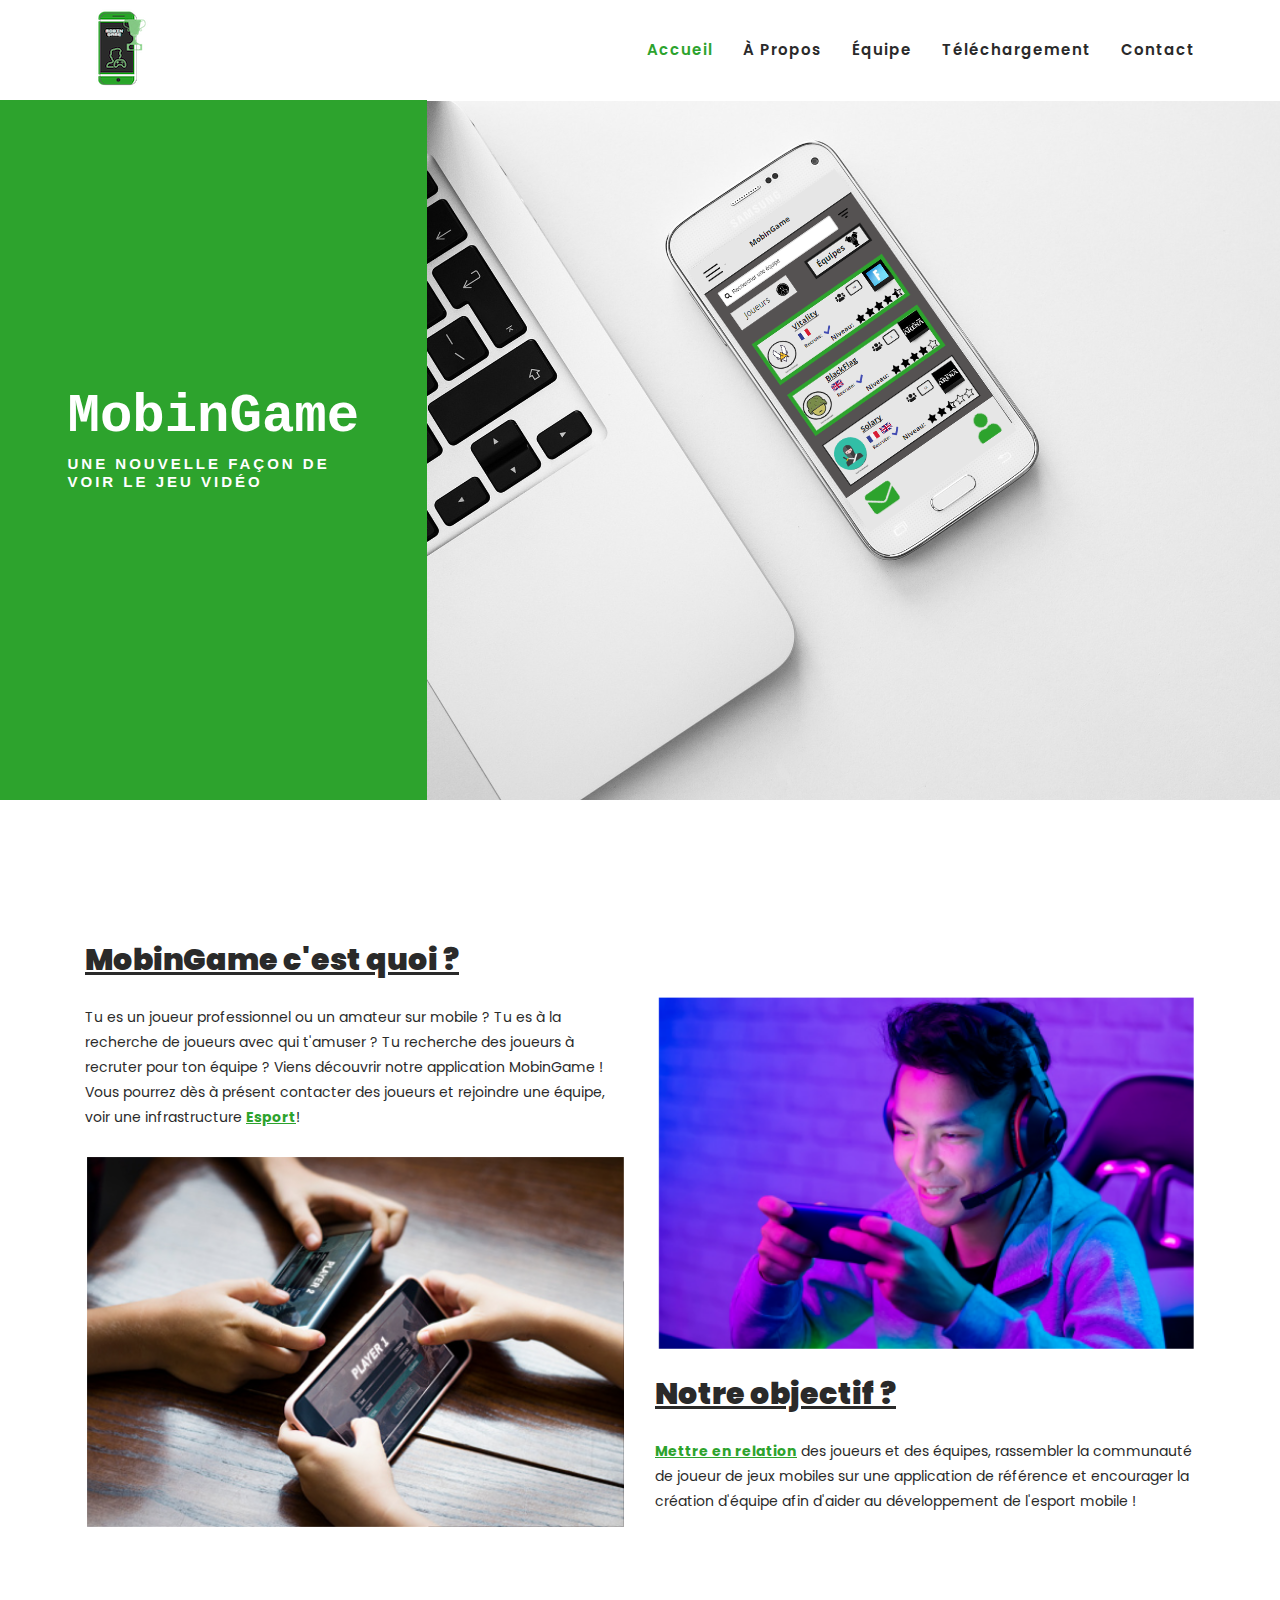
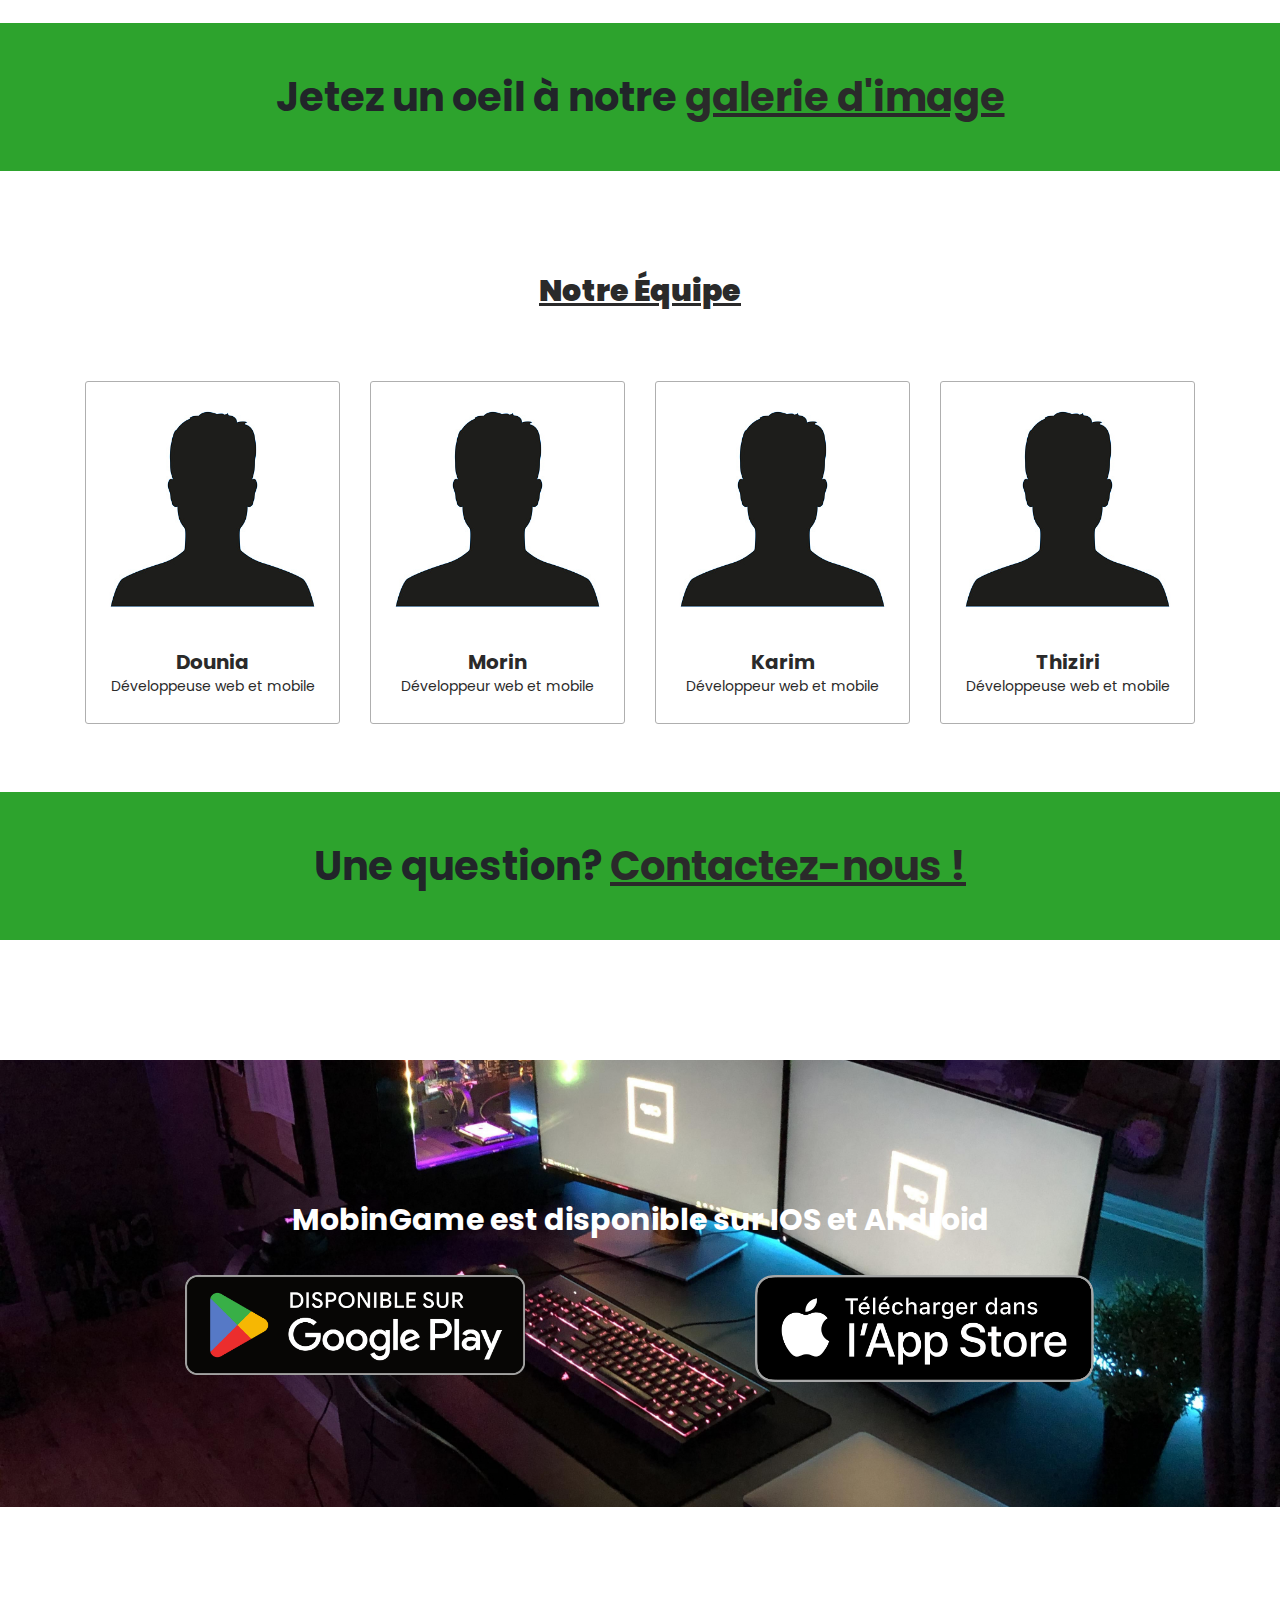
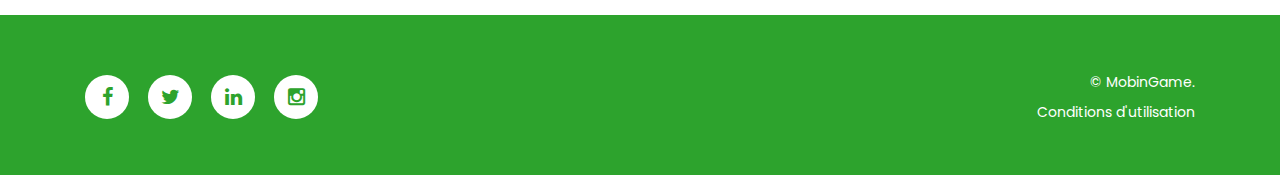
==== index.html @ 311f6d30 "fixed h1-h2-content-description" ====
<!DOCTYPE html>
<html lang="fr">

  <head>

    <meta charset="utf-8">
    <meta name="viewport" content="width=device-width, initial-scale=1, shrink-to-fit=no">
    <meta name="description" content="MobinGame met en relation des joueurs et des équipes de jeux mobiles dans le but de rassembler la communauté sur une application de référence et encourager la création d'équipe afin d'aider au développement de l'esport mobile.">
    <meta name="author" content="">
    <link rel="shortcut icon" href="assets/images/Logo.png" type="image/x-icon">
    <link href="https://fonts.googleapis.com/css?family=Poppins:100,200,300,400,500,600,700,800,900&display=swap" rel="stylesheet">
    <link href="https://fonts.googleapis.com/css2?family=Dancing+Script:wght@400;500;600;700&display=swap" rel="stylesheet">

    <title>Mobin Game</title>
<!--

-->
    <!-- Additional CSS Files -->
    <link rel="stylesheet" type="text/css" href="assets/css/bootstrap.min.css">

    <link rel="stylesheet" type="text/css" href="assets/css/font-awesome.css">

    <link rel="stylesheet" href="assets/css/templatemo-klassy-cafe.css">

    <link rel="stylesheet" href="assets/css/owl-carousel.css">

    <link rel="stylesheet" href="assets/css/lightbox.css">

    <link rel="stylesheet" href="assets/css/style.css">


    <meta name="google-site-verification" content="XvXKKL_PdeazhCdsYcD5WT4vZvGqcQEkmp0yz9wE2xA" />

    </head>
    
    <body>
    
    <!-- ***** Preloader Start ***** -->
    <div id="preloader">
        <div class="jumper">
            <div></div>
            <div></div>
            <div></div>
        </div>
    </div>  
    <!-- ***** Preloader End ***** -->
    
    
    <!-- ***** Header Area Start ***** -->
    <header class="header-area header-sticky">
        <div class="container">
            <div class="row">
                <div class="col-12">
                    <nav class="main-nav">
                        <!-- ***** Logo Start ***** -->
                        <a href="https://mobingame.netlify.app/" class="logo">
                            <img src="assets/images/Logo.png">
                        </a>
                        <!-- ***** Logo End ***** -->
                        <!-- ***** Menu Start ***** -->
                        <ul class="nav">
                            <li class="scroll-to-section"><a href="#top" class="active">Accueil</a></li>
                            <li class="scroll-to-section"><a href="#about">À propos</a></li>
                            <li class="scroll-to-section"><a href="#equipe">Équipe</a></li> 
                            <li class="scroll-to-section"><a href="#telechargement">Téléchargement</a></li> 
                            <li class="scroll-to-section"><a href="contact.html">Contact</a></li> 
                        </ul>        
                        <a class='menu-trigger'>
                            <span>Menu</span>
                        </a>
                        <!-- ***** Menu End ***** -->
                    </nav>
                </div>
            </div>
        </div>
    </header>
    <!-- ***** Header Area End ***** -->

    <!-- ***** Main Banner Area Start ***** -->
    <div id="top">
        <div class="container-fluid">
            <div class="row">
                <div class="col-lg-4">
                    <div class="left-content">
                        <div class="inner-content">
                            <h4>MobinGame</h4>
                            <h6>Une nouvelle façon de voir le jeu vidéo</h6>
                            <div class="main-white-button scroll-to-section">
                            </div>
                        </div>
                    </div>
                </div>
                <div class="col-lg-8">
                    <div class="main-banner header-text">
                        <div class="Modern-Slider">
                          <!-- Item -->
                          <div class="item">
                            <div class="img-fill">
                                <img src="assets/images/Presentation.png" alt="">
                            </div>
                          </div>
                        </div>
                    </div>
                </div>
            </div>
        </div>
    </div>
    <!-- ***** Main Banner Area End ***** -->

    <!-- ***** About Area Starts ***** -->
    <section class="section" id="about">
        <div class="container">
            <div class="row">
                <div class="col-lg-6 col-md-6 col-xs-12">
                    <div class="left-text-content">
                        <div class="section-heading">
                            <h2 class="underline">MobinGame c'est quoi ?</h2>
                        </div>
                        <p>Tu es un joueur professionnel ou un amateur sur mobile ? Tu es à la recherche de joueurs avec qui t'amuser ? Tu recherche des joueurs à recruter pour ton équipe ? Viens découvrir notre application MobinGame ! Vous pourrez dès à présent contacter des joueurs et rejoindre une équipe, voir une infrastructure <a href="competition.html" class="a-style"><b><u>Esport</u></b></a>!</p>
                        <img src="assets/images/FaceAFacepng.png" alt="">
                    </div>
                </div>
                <div class="col-lg-6 col-md-6 col-xs-12">
                    <div class="right-text-content">
                        <div class="thumb">
                            <p>  &emsp;   </p>
                            <p>  &emsp;   </p>
                            <p>  &emsp;   </p>
                            <img src="assets/images/Player.png" alt="">
                            <div class="section-heading">
                                <h2 class="underline">Notre objectif ?</h2>
                            </div>
                            <p><a href="relation.html" class="a-style"><b><u>Mettre en relation</u></b></a> des joueurs et des équipes, rassembler la communauté de joueur de jeux mobiles sur une application de référence et encourager la création d'équipe afin d'aider au développement de l'esport mobile !</p>    
                        </div>
                    </div>
                </div>
            </div>
        </div>
    </section>
    <!-- ***** About Area Ends ***** -->
    <br><br><br><br>
    <div class="text-center containerContactLink">
        <div class="section-heading">
            <h1><b>Jetez un oeil à notre </b><a href="galerie.html" class="a-style2"><u><b>galerie d'image</b></u></a></h1>
        </div>
    </div>

    <!-- ***** equipe Area Starts ***** -->
    <section class="section" id="equipe">
        <div class="container">
            <div class="row">
                <div class="col-lg-4 offset-lg-4 text-center">
                    <div class="section-heading">
                        <h2 class="underline">Notre Équipe</h2>
                    </div>
                </div>
            </div>
            <div class="row">
                <div class="col-lg-3">
                    <div class="chef-item">
                        <div class="thumb">
                            <div class="overlay"></div>
                            <ul class="social-icons">
                                <li><a href="https://www.linkedin.com"><i class="fa fa-linkedin"></i></a></li>
                            </ul>
                            <img src="assets/images/profilAvatar.jpg" alt="Chef #3">
                        </div>
                        <div class="down-content">
                            <h4>Dounia</h4>
                            <span>Développeuse web et mobile</span>
                        </div>
                    </div>
                </div>
                <div class="col-lg-3">
                    <div class="chef-item">
                        <div class="thumb">
                            <div class="overlay"></div>
                            <ul class="social-icons">
                                <li><a href="https://www.linkedin.com"><i class="fa fa-linkedin"></i></a></li>
                            </ul>
                            <img src="assets/images/profilAvatar.jpg" alt="Chef #2">
                        </div>
                        <div class="down-content">
                            <h4>Morin</h4>
                            <span>Développeur web et mobile</span>
                        </div>
                    </div>
                </div>
                <div class="col-lg-3">
                    <div class="chef-item"> 
                        <div class="thumb">
                            <div class="overlay"></div>
                            <ul class="social-icons">
                                <li><a href="https://www.linkedin.com"><i class="fa fa-linkedin"></i></a></li>
                            </ul>
                            <img src="assets/images/profilAvatar.jpg" alt="Chef #3">
                        </div>
                        <div class="down-content">
                            <h4>Karim</h4>
                            <span>Développeur web et mobile</span>
                        </div>
                    </div>
                </div>
                <div class="col-lg-3">
                    <div class="chef-item">
                        <div class="thumb">
                            <div class="overlay"></div>
                            <ul class="social-icons">
                                <li><a href="https://www.linkedin.com"><i class="fa fa-linkedin"></i></a></li>
                            </ul>
                            <img src="assets/images/profilAvatar.jpg" alt="Chef #3">
                        </div>
                        <div class="down-content">
                            <h4>Thiziri</h4>
                            <span>Développeuse web et mobile</span>
                        </div>
                    </div>
                </div>
            </div>
        </div>
    </section>
    <!-- ***** equipe Area Ends ***** -->

    <br>
    <br>
    <div class="text-center containerContactLink">
        <div class="section-heading">
            <h1 class="contactLink"><b>Une question? <a href="contact.html" class="a-style2"><u>Contactez-nous !</u></a></b></h1>
        </div>
    </div>

    <!-- ***** Reservation Us Area Starts ***** -->
    <section class="section" id="telechargement">
        <div class="container">
                <div class="align-self-center">
                    <div class="left-text-content">
                        <div class="section-heading">
                            <h2 class="text-center">MobinGame est disponible sur IOS et Android</h2>
                        </div>
                        <div class="row">
                            <div class="col-lg-4 mx-auto">
                                <div>
                                    <a href="https://play.google.com/store/games?hl=fr">
                                        <img src="assets/images/googleplay.png" alt="" class="img-thumbnail">
                                    </a>
                                    <span></span>
                                </div>
                            </div>
                            <div class="col-lg-4 mx-auto">
                                <div>
                                    <a href="https://www.apple.com/fr/app-store/">
                                        <img src="assets/images/appstore.png" alt="" class="img-thumbnail">
                                    </a>
                                    <span></span>
                                </div>
                            </div>
                        </div>
                    </div>
                </div>
            </div>
        </div>
    </section>
    <br><br>
    <!-- ***** Reservation Area Ends ***** -->

    <!-- ***** Menu Area Starts ***** -->
    <!-- ***** equipe Area Ends ***** --> 
    
    <!-- ***** Footer Start ***** -->
    <footer>
        <div class="container">
            <div class="row">
                <div class="col-lg-4 col-xs-12">
                    <div class="right-text-content">
                            <ul class="social-icons">
                                <li><a href="#"><i class="fa fa-facebook"></i></a></li>
                                <li><a href="#"><i class="fa fa-twitter"></i></a></li>
                                <li><a href="#"><i class="fa fa-linkedin"></i></a></li>
                                <li><a href="#"><i class="fa fa-instagram"></i></a></li>
                            </ul>
                    </div>
                </div>
                <div class="col-lg-4">

                </div>
                <div class="col-lg-4 col-xs-12">
                    <div class="left-text-content">
                        <p style="color:#ffffff";>© MobinGame.</p>  
                        <p ><a href="conditions.html" style="color:#ffffff";>Conditions d'utilisation</a></p>
                    </div>
                </div>
            </div>
        </div>
    </footer>

    <!-- jQuery -->
    <script src="assets/js/jquery-2.1.0.min.js"></script>

    <!-- Bootstrap -->
    <script src="assets/js/popper.js"></script>
    <script src="assets/js/bootstrap.min.js"></script>

    <!-- Plugins -->
    <script src="assets/js/owl-carousel.js"></script>
    <script src="assets/js/accordions.js"></script>
    <script src="assets/js/datepicker.js"></script>
    <script src="assets/js/scrollreveal.min.js"></script>
    <script src="assets/js/waypoints.min.js"></script>
    <script src="assets/js/jquery.counterup.min.js"></script>
    <script src="assets/js/imgfix.min.js"></script> 
    <script src="assets/js/slick.js"></script> 
    <script src="assets/js/lightbox.js"></script> 
    <script src="assets/js/isotope.js"></script> 

    <!-- Google tag (gtag.js) -->
    <script async src="https://www.googletagmanager.com/gtag/js?id=G-RFJPZSTB6M"></script>
    <script>
    window.dataLayer = window.dataLayer || [];
    function gtag(){dataLayer.push(arguments);}
    gtag('js', new Date());

    gtag('config', 'G-RFJPZSTB6M');
    </script>

    
    <!-- Global Init -->
    <script src="assets/js/custom.js"></script>
    <script>

        $(function() {
            var selectedClass = "";
            $("p").click(function(){
            selectedClass = $(this).attr("data-rel");
            $("#portfolio").fadeTo(50, 0.1);
                $("#portfolio div").not("."+selectedClass).fadeOut();
            setTimeout(function() {
              $("."+selectedClass).fadeIn();
              $("#portfolio").fadeTo(50, 1);
            }, 500);
                
            });
        });

    </script>
  </body>
</html>
---- assets/css/templatemo-klassy-cafe.css ----
/*

TemplateMo 558 Klassy Cafe

https://templatemo.com/tm-558-klassy-cafe

*/

/* ---------------------------------------------
Table of contents
------------------------------------------------
01. font & reset css
02. reset
03. global styles
04. header
05. banner
06. features
07. testimonials
08. contact
09. footer
10. preloader
11. search
12. portfolio

--------------------------------------------- */
/* 
---------------------------------------------
font & reset css
--------------------------------------------- 
*/
@import url("https://fonts.googleapis.com/css?family=Poppins:100,200,300,400,500,600,700,800,900");
/* 
---------------------------------------------
reset
--------------------------------------------- 
*/
html, body, div, span, applet, object, iframe, h1, h2, h3, h4, h5, h6, p, blockquote, div
pre, a, abbr, acronym, address, big, cite, code, del, dfn, em, font, img, ins, kbd, q,
s, samp, small, strike, strong, sub, sup, tt, var, b, u, i, center, dl, dt, dd, ol, ul, li,
figure, header, nav, section, article, aside, footer, figcaption {
  margin: 0;
  padding: 0;
  border: 0;
  outline: 0;
}

.clearfix:after {
  content: ".";
  display: block;
  clear: both;
  visibility: hidden;
  line-height: 0;
  height: 0;
}

.clearfix {
  display: inline-block;
}

html[xmlns] .clearfix {
  display: block;
}

* html .clearfix {
  height: 1%;
}

ul, li {
  padding: 0;
  margin: 0;
  list-style: none;
}

header, nav, section, article, aside, footer, hgroup {
  display: block;
}

* {
  box-sizing: border-box;
}

html, body {
  font-family: 'Poppins', sans-serif;
  font-weight: 400;
  background-color: #fff;
  font-size: 16px;
  -ms-text-size-adjust: 100%;
  -webkit-font-smoothing: antialiased;
  -moz-osx-font-smoothing: grayscale;
}

a {
  text-decoration: none !important;
}

h1, h2, h3, h4, h5, h6 {
  margin-top: 0px;
  margin-bottom: 0px;
}

ul {
  margin-bottom: 0px;
}

p {
  font-size: 14px;
  line-height: 25px;
  color: #2a2a2a;
}

/* 
---------------------------------------------
global styles
--------------------------------------------- 
*/
html,
body {
  background: #fff;
  font-family: 'Poppins', sans-serif;
}

::selection {
  background: #2DA32D;
  color: #fff;
}

::-moz-selection {
  background: #2DA32D;
  color: #fff;
}

@media (max-width: 991px) {
  html, body {
    overflow-x: hidden;
  }
  .mobile-top-fix {
    margin-top: 30px;
    margin-bottom: 0px;
  }
  .mobile-bottom-fix {
    margin-bottom: 30px;
  }
  .mobile-bottom-fix-big {
    margin-bottom: 60px;
  }
}

.main-white-button a {
  font-size: 13px;
  color: #2DA32D;
  background-color: #fff;
  padding: 12px 25px;
  display: inline-block;
  border-radius: 3px;
  font-weight: 600;
  transition: all .3s;
}

.main-white-button a:hover {
  opacity: 0.9;
}

.main-text-button a {
  font-size: 13px;
  color: #fff;
  font-weight: 600;
  transition: all .3s;
}

.main-text-button a:hover {
  opacity: 0.9;
}

.section-heading h6 {
  position: relative;
  font-size: 15px;
  color: #2DA32D;
  font-weight: 500;
  letter-spacing: 2px;
  text-transform: uppercase;
  padding-left: 40px;
}

.section-heading h6:before {
  width: 30px;
  height: 1px;
  content: '';
  position: absolute;
  left: 0;
  top: 8px;
  background-color: #2DA32D;
}

.section-heading h2 {
  line-height: 40px;
  margin-top: 20px;
  margin-bottom: 25px; 
  font-size: 30px;
  font-weight: 900;
  color: #2a2a2a;
}


/* 
---------------------------------------------
header
--------------------------------------------- 
*/

.background-header {
  background-color: #fff;
  height: 80px!important;
  position: fixed!important;
  top: 0px;
  left: 0px;
  right: 0px;
  box-shadow: 0px 0px 10px rgba(0,0,0,0.15)!important;
}

.background-header .logo,
.background-header .main-nav .nav li a {
  color: #1e1e1e!important;
}

.background-header .main-nav .nav li:hover a {
  color: #2DA32D!important;
}

.background-header .nav li a.active {
  color: #2DA32D!important;
}

.header-area {
  background-color: #fff;
  position: absolute;
  top: 0px;
  left: 0px;
  right: 0px;
  z-index: 100;
  height: 100px;
  -webkit-transition: all .5s ease 0s;
  -moz-transition: all .5s ease 0s;
  -o-transition: all .5s ease 0s;
  transition: all .5s ease 0s;
}

.header-area .main-nav {
  min-height: 80px;
  background: transparent;
}

.header-area .main-nav .logo {
  line-height: 100px;
  color: #fff;
  font-size: 28px;
  font-weight: 700;
  text-transform: uppercase;
  letter-spacing: 2px;
  float: left;
  -webkit-transition: all 0.3s ease 0s;
  -moz-transition: all 0.3s ease 0s;
  -o-transition: all 0.3s ease 0s;
  transition: all 0.3s ease 0s;
}

.background-header .main-nav .logo {
  line-height: 75px;
}

.background-header .nav {
  margin-top: 20px !important;
}

.header-area .main-nav .nav {
  float: right;
  margin-top: 30px;
  margin-right: 0px;
  background-color: transparent;
  -webkit-transition: all 0.3s ease 0s;
  -moz-transition: all 0.3s ease 0s;
  -o-transition: all 0.3s ease 0s;
  transition: all 0.3s ease 0s;
  position: relative;
  z-index: 999;
}

.header-area .main-nav .nav li {
  padding-left: 15px;
  padding-right: 15px;
}

.header-area .main-nav .nav li:last-child {
  padding-right: 0px;
}

.header-area .main-nav .nav li a {
  display: block;
  font-weight: 600;
  font-size: 15px;
  color: #2a2a2a;
  text-transform: capitalize;
  -webkit-transition: all 0.3s ease 0s;
  -moz-transition: all 0.3s ease 0s;
  -o-transition: all 0.3s ease 0s;
  transition: all 0.3s ease 0s;
  height: 40px;
  line-height: 40px;
  border: transparent;
  letter-spacing: 1px;
}

.header-area .main-nav .nav li a {
  color: #2a2a2a;
}

.header-area .main-nav .nav li:hover a,
.header-area .main-nav .nav li a.active {
  color: #2DA32D!important;
}

.background-header .main-nav .nav li:hover a,
.background-header .main-nav .nav li a.active {
  color: #2DA32D!important;
  opacity: 1;
}

.header-area .main-nav .nav li.submenu {
  position: relative;
  padding-right: 30px;
}

.header-area .main-nav .nav li.submenu:after {
  font-family: FontAwesome;
  content: "\f107";
  font-size: 12px;
  color: #2a2a2a;
  position: absolute;
  right: 18px;
  top: 12px;
}

.background-header .main-nav .nav li.submenu:after {
  color: #2a2a2a;
}

.header-area .main-nav .nav li.submenu ul {
  position: absolute;
  width: 200px;
  box-shadow: 0 2px 28px 0 rgba(0, 0, 0, 0.06);
  overflow: hidden;
  top: 50px;
  opacity: 0;
  transform: translateY(+2em);
  visibility: hidden;
  z-index: -1;
  transition: all 0.3s ease-in-out 0s, visibility 0s linear 0.3s, z-index 0s linear 0.01s;
}

.header-area .main-nav .nav li.submenu ul li {
  margin-left: 0px;
  padding-left: 0px;
  padding-right: 0px;
}

.header-area .main-nav .nav li.submenu ul li a {
  opacity: 1;
  display: block;
  background: #f7f7f7;
  color: #2a2a2a!important;
  padding-left: 20px;
  height: 40px;
  line-height: 40px;
  -webkit-transition: all 0.3s ease 0s;
  -moz-transition: all 0.3s ease 0s;
  -o-transition: all 0.3s ease 0s;
  transition: all 0.3s ease 0s;
  position: relative;
  font-size: 13px;
  font-weight: 400;
  border-bottom: 1px solid #eee;
}

.header-area .main-nav .nav li.submenu ul li a:hover {
  background: #fff;
  color: #2DA32D!important;
  padding-left: 25px;
}

.header-area .main-nav .nav li.submenu ul li a:hover:before {
  width: 3px;
}

.header-area .main-nav .nav li.submenu:hover ul {
  visibility: visible;
  opacity: 1;
  z-index: 1;
  transform: translateY(0%);
  transition-delay: 0s, 0s, 0.3s;
}

.header-area .main-nav .menu-trigger {
  cursor: pointer;
  display: block;
  position: absolute;
  top: 33px;
  width: 32px;
  height: 40px;
  text-indent: -9999em;
  z-index: 99;
  right: 40px;
  display: none;
}

.background-header .main-nav .menu-trigger {
  top: 23px;
}

.header-area .main-nav .menu-trigger span,
.header-area .main-nav .menu-trigger span:before,
.header-area .main-nav .menu-trigger span:after {
  -moz-transition: all 0.4s;
  -o-transition: all 0.4s;
  -webkit-transition: all 0.4s;
  transition: all 0.4s;
  background-color: #1e1e1e;
  display: block;
  position: absolute;
  width: 30px;
  height: 2px;
  left: 0;
}

.background-header .main-nav .menu-trigger span,
.background-header .main-nav .menu-trigger span:before,
.background-header .main-nav .menu-trigger span:after {
  background-color: #1e1e1e;
}

.header-area .main-nav .menu-trigger span:before,
.header-area .main-nav .menu-trigger span:after {
  -moz-transition: all 0.4s;
  -o-transition: all 0.4s;
  -webkit-transition: all 0.4s;
  transition: all 0.4s;
  background-color: #1e1e1e;
  display: block;
  position: absolute;
  width: 30px;
  height: 2px;
  left: 0;
  width: 75%;
}

.background-header .main-nav .menu-trigger span:before,
.background-header .main-nav .menu-trigger span:after {
  background-color: #1e1e1e;
}

.header-area .main-nav .menu-trigger span:before,
.header-area .main-nav .menu-trigger span:after {
  content: "";
}

.header-area .main-nav .menu-trigger span {
  top: 16px;
}

.header-area .main-nav .menu-trigger span:before {
  -moz-transform-origin: 33% 100%;
  -ms-transform-origin: 33% 100%;
  -webkit-transform-origin: 33% 100%;
  transform-origin: 33% 100%;
  top: -10px;
  z-index: 10;
}

.header-area .main-nav .menu-trigger span:after {
  -moz-transform-origin: 33% 0;
  -ms-transform-origin: 33% 0;
  -webkit-transform-origin: 33% 0;
  transform-origin: 33% 0;
  top: 10px;
}

.header-area .main-nav .menu-trigger.active span,
.header-area .main-nav .menu-trigger.active span:before,
.header-area .main-nav .menu-trigger.active span:after {
  background-color: transparent;
  width: 100%;
}

.header-area .main-nav .menu-trigger.active span:before {
  -moz-transform: translateY(6px) translateX(1px) rotate(45deg);
  -ms-transform: translateY(6px) translateX(1px) rotate(45deg);
  -webkit-transform: translateY(6px) translateX(1px) rotate(45deg);
  transform: translateY(6px) translateX(1px) rotate(45deg);
  background-color: #1e1e1e;
}

.background-header .main-nav .menu-trigger.active span:before {
  background-color: #1e1e1e;
}

.header-area .main-nav .menu-trigger.active span:after {
  -moz-transform: translateY(-6px) translateX(1px) rotate(-45deg);
  -ms-transform: translateY(-6px) translateX(1px) rotate(-45deg);
  -webkit-transform: translateY(-6px) translateX(1px) rotate(-45deg);
  transform: translateY(-6px) translateX(1px) rotate(-45deg);
  background-color: #1e1e1e;
}

.background-header .main-nav .menu-trigger.active span:after {
  background-color: #1e1e1e;
}

.header-area.header-sticky {
  min-height: 80px;
}

.header-area .nav {
  margin-top: 30px;
}

.header-area.header-sticky .nav li a.active {
  color: #2DA32D;
}

@media (max-width: 1200px) {
  .header-area .main-nav .nav li {
    padding-left: 12px;
    padding-right: 12px;
  }
  .header-area .main-nav:before {
    display: none;
  }
}

@media (max-width: 767px) {
  .header-area .main-nav .logo {
    color: #1e1e1e;
  }
  .header-area.header-sticky .nav li a:hover,
  .header-area.header-sticky .nav li a.active {
    color: #2DA32D!important;
    opacity: 1;
  }
  .header-area.header-sticky .nav li.search-icon a {
    width: 100%;
  }
  .header-area {
    background-color: #f7f7f7;
    padding: 0px 15px;
    height: 100px;
    box-shadow: none;
    text-align: center;
  }
  .header-area .container {
    padding: 0px;
  }
  .header-area .logo {
    margin-left: 30px;
  }
  .header-area .menu-trigger {
    display: block !important;
  }
  .header-area .main-nav {
    overflow: hidden;
  }
  .header-area .main-nav .nav {
    float: none;
    width: 100%;
    display: none;
    -webkit-transition: all 0s ease 0s;
    -moz-transition: all 0s ease 0s;
    -o-transition: all 0s ease 0s;
    transition: all 0s ease 0s;
    margin-left: 0px;
  }
  .header-area .main-nav .nav li:first-child {
    border-top: 1px solid #eee;
  }
  .header-area.header-sticky .nav {
    margin-top: 100px !important;
  }
  .header-area .main-nav .nav li {
    width: 100%;
    background: #fff;
    border-bottom: 1px solid #eee;
    padding-left: 0px !important;
    padding-right: 0px !important;
  }
  .header-area .main-nav .nav li a {
    height: 50px !important;
    line-height: 50px !important;
    padding: 0px !important;
    border: none !important;
    background: #f7f7f7 !important;
    color: #191a20 !important;
  }
  .header-area .main-nav .nav li a:hover {
    background: #eee !important;
    color: #2DA32D!important;
  }
  .header-area .main-nav .nav li.submenu ul {
    position: relative;
    visibility: inherit;
    opacity: 1;
    z-index: 1;
    transform: translateY(0%);
    transition-delay: 0s, 0s, 0.3s;
    top: 0px;
    width: 100%;
    box-shadow: none;
    height: 0px;
  }
  .header-area .main-nav .nav li.submenu ul li a {
    font-size: 12px;
    font-weight: 400;
  }
  .header-area .main-nav .nav li.submenu ul li a:hover:before {
    width: 0px;
  }
  .header-area .main-nav .nav li.submenu ul.active {
    height: auto !important;
  }
  .header-area .main-nav .nav li.submenu:after {
    color: #3B566E;
    right: 25px;
    font-size: 14px;
    top: 15px;
  }
  .header-area .main-nav .nav li.submenu:hover ul, .header-area .main-nav .nav li.submenu:focus ul {
    height: 0px;
  }
}

@media (min-width: 767px) {
  .header-area .main-nav .nav {
    display: flex !important;
  }
}


/* 
---------------------------------------------
banner
--------------------------------------------- 
*/

#top {
  padding-top: 100px;
}

#top .col-lg-4,
#top .col-lg-8 {
  padding: 0px;
}

#top .left-content {
  background-color: #2DA32D;
  background-position: center center;
  background-repeat: no-repeat;
  background-size: cover;
  position: relative;
  width: 100%;
  height: 100%;
}

#top .left-content .inner-content {
  position: absolute;
  top: 50%;
  transform: translate(-50%, -50%);
  left: 50%;
}

#top .left-content h4 {
  font-family:'Courier New', Courier, monospace;
  color: #fff;
  font-size: 54px;
  font-weight: 900;
}

#top .left-content h6 {
  font-size: 15px;
  font-family:'Franklin Gothic Medium', 'Arial Narrow', Arial, sans-serif;
  text-transform: uppercase;
  font-weight: 800;
  color: #fff;
  letter-spacing: 3px;
  margin-top: 5px;
}

#top .left-content .main-white-button  {
  margin-top: 25px;
  margin-bottom: 10px;
}

#top .left-content .main-white-button a {
  display: inline-block;
}

/* ==== Main CSS === */
.img-fill{
  width: 100%;
  display: block;
  overflow: hidden;
  position: relative;
  text-align: center
}

.img-fill img {
  min-height: 100%;
  min-width: 100%;
  position: relative;
  display: inline-block;
  max-width: none;
}

*,
*:before,
*:after {
  -webkit-box-sizing: border-box;
  box-sizing: border-box;
  -webkit-font-smoothing: antialiased;
  -moz-osx-font-smoothing: grayscale;
}

.Grid1k {
  padding: 0 15px;
  max-width: 1200px;
  margin: auto;
}

.blocks-box,
.slick-slider {
  margin: 0;
  padding: 0!important;
}

.slick-slide {
  float: left /* If RTL Make This Right */ ;
  padding: 0;
}

/* ==== Slider Style === */
.Modern-Slider .item .img-fill{
  height:100%;
  max-height: 700px;
  background:#000;
}

.Modern-Slider .item .info > div{
  display:inline-block!important;
  vertical-align:middle;
}

.Modern-Slider .NextArrow {
  position:absolute;
  top:50%;
  transform: translateY(-25px);
  right:30px;
  width: 50px;
  height: 50px;
  background-color: #2DA32D;
  border:0 none;
  line-height: 44px;
  border-radius: 50%;
  text-align:center;
  font-size: 36px;
  font-family: 'FontAwesome';
  color:#FFF;
  z-index:5;
  outline: none;
  opacity: 0.3;
  transition: all .3s;
}

.Modern-Slider .NextArrow:hover {
  opacity: 1;
}

.Modern-Slider .NextArrow:before{
  content:'\f105';
}

.Modern-Slider .PrevArrow {
  position:absolute;
  top:50%;
  transform: translateY(-25px);
  left:30px;
  width: 50px;
  height: 50px;
  background-color: #2DA32D;
  border:0 none;
  line-height: 44px;
  border-radius: 50%;
  text-align:center;
  font-size: 36px;
  font-family: 'FontAwesome';
  color:#FFF;
  z-index:5;
  outline: none;
  opacity: 0.3;
  transition: all .3s;
}

.Modern-Slider .PrevArrow:hover {
  opacity: 1;
}

.Modern-Slider .PrevArrow:before{
  content:'\f104';
}

ul.slick-dots {
  display: none!important;
}

.Modern-Slider .item.slick-active{
  animation:Slick-FastSwipeIn 1s both;
}

.Modern-Slider .buttons {
  position: relative;
}

.Modern-Slider {background:#000;}


/* ==== Slick Slider Css Ruls === */
.slick-slider{position:relative;display:block;-webkit-user-select:none;-moz-user-select:none;-ms-user-select:none;user-select:none;-webkit-touch-callout:none;-khtml-user-select:none;-ms-touch-action:pan-y;touch-action:pan-y;-webkit-tap-highlight-color:transparent}
.slick-list{position:relative;display:block;overflow:hidden;margin:0;padding:0}
.slick-list:focus{outline:none}.slick-list.dragging{cursor:hand}
.slick-slider .slick-track,.slick-slider .slick-list{-webkit-transform:translate3d(0,0,0);-ms-transform:translate3d(0,0,0);transform:translate3d(0,0,0)}
.slick-track{position:relative;top:0;left:0;display:block}
.slick-track:before,.slick-track:after{display:table;content:''}.slick-track:after{clear:both}
.slick-loading .slick-track{visibility:hidden}
.slick-slide{display:none;float:left /* If RTL Make This Right */ ;height:100%;min-height:1px}
.slick-slide.dragging img{pointer-events:none}
.slick-initialized .slick-slide{display:block}
.slick-loading .slick-slide{visibility:hidden}
.slick-vertical .slick-slide{display:block;height:auto;border:1px solid transparent}


/*
---------------------------------------------
about
---------------------------------------------
*/

#about {
  margin-top: 20px;
  padding: 100px 0px 0px 0px;
  position: relative;
  z-index: 9;
}

#about .section-heading h2 {
  padding-right: 120px;
}

#about img {
  width: 100%;
  overflow: hidden;
}

#about .left-text-content p {
  margin-bottom: 25px;
}

#about .right-content {
  margin-left: 30px;
}

#about .right-content .thumb {
  position: relative;
}

#about .right-content .thumb a {
  position: absolute;
  left: 50%;
  top: 50%;
  width: 70px;
  height: 70px;
  display: inline-block;
  line-height: 70px;
  text-align: center;
  background-color: #2DA32D;
  color: #fff;
  border-radius: 50%;
  transform: translate(-35px, -35px);
  transition: all .3s;
}

#about .right-content .thumb a:hover {
  opacity: .9;
}


/*
---------------------------------------------
menu
---------------------------------------------
*/

#menu {
  margin-top: 120px;
  background-color: #fffafa;
  padding: 120px 0px;
}

#menu .section-heading {
  margin-bottom: 80px;
}

.card {
  margin: 0 auto;
  max-width: 100%;
  min-height: 400px;
  overflow: hidden;
  background-size: cover;
  background-repeat: no-repeat;
  overflow: hidden;
}

.card1 {
  background-image: url(../images/menu-item-01.jpg);
}
.card2 {
  background-image: url(../images/menu-item-02.jpg);
}
.card3 {
  background-image: url(../images/menu-item-03.jpg);
}
.card4 {
  background-image: url(../images/menu-item-04.jpg);
}
.card5 {
  background-image: url(../images/menu-item-05.jpg);
}

.info {
  position: relative;
  width: 100%;
  background-color: #2DA32D;
  border: 1px solid #2DA32D;
  transform: translateY(100%)
  translateY(120px)
  translateZ(0);
  transition: transform 0.5s ease-out;
}

.card:hover .info,
.card:hover .info:before {
  transform: translateY(200px) translateZ(0);
}

.title {
  margin: 0;
  padding: 30px 30px 20px 30px;
  font-size: 20px;
  font-weight: 700;
  color: #fff;
}

.description {
  padding: 0px 30px;
  color: #fff;
}

#menu .price h6 {
  position: absolute;
  width: 70px;
  height: 70px;
  background-color: #2DA32D;
  font-size: 20px;
  font-weight: 700;
  color: #fff;
  border-radius: 3px;
  text-align: center;
  line-height: 70px;
}

#menu .card .main-text-button {
  margin-left: 30px;
  margin-top: 20px;
  padding-bottom: 30px;
}

#menu .owl-menu-item {
  position: relative;
}

#menu .owl-nav {
  text-align: center;
  position: absolute;
  width: 100%;
  bottom: -80px;
  transform: translateY(5px);
}

#menu .owl-dots {
  display: none;
}
    
#menu .owl-nav .owl-prev{
  margin-right: 10px;
  outline: none;
}

#menu .owl-nav .owl-prev span,
#menu .owl-nav .owl-next span {
  opacity: 0;
}

#menu .owl-nav .owl-prev:before {
  display: inline-block;
  font-family: 'FontAwesome';
  color: #2DA32D;
  font-size: 25px;
  font-weight: 700;
  content: '\f104';
}

#menu .owl-nav .owl-prev {
  opacity: 0.75;
  transition: all .5s;
}

#menu .owl-nav .owl-prev:hover {
  opacity: 1;
}

#menu .owl-nav .owl-next {
  opacity: 0.75;
  transition: all .5s;
}

#menu .owl-nav .owl-next:hover {
  opacity: 1;
}

#menu .owl-nav .owl-next{
  margin-left: 10px;
  outline: none;
}

#menu .owl-nav .owl-next:before {
  display: inline-block;
  font-family: 'FontAwesome';
  color: #2DA32D;
  font-size: 25px;
  font-weight: 700;
  content: '\f105';
}


/*
---------------------------------------------
equipe
---------------------------------------------
*/

#equipe {
  padding-top: 120px;
}

#equipe .section-heading {
  margin-bottom: 70px;
}

#equipe .section-heading h6 {
  padding-left: 0px;
}

#equipe .section-heading h6:before {
  display: none;
}

#equipe .chef-item {
  text-align: center;
  border: 1px solid #afafaf;
  padding: 5px;
  transition: all .5s;
  border-radius: 3px;
}

#equipe .chef-item:hover {
  border-color: #2DA32D;
}

#equipe .chef-item:hover .down-content h4 {
  color: #2DA32D;
}

#equipe .chef-item .thumb {
  position: relative;
}

#equipe .chef-item .thumb img {
  width: 100%;
  overflow: hidden;
  position: relative;
}

#equipe .chef-item .thumb .overlay {
  position: absolute;
  background-color: #2a2a2a;
  border-radius: 3px;
  top: 0;
  bottom: 0;
  left: 0;
  right: 0;
  z-index: 1;
  opacity: 0;
  visibility: hidden;
  transition: all .3s;
}

#equipe .chef-item .thumb ul.social-icons {
  position: absolute;
  z-index: 11;
  top: 50%;
  left: 50%;
  transform: translate(-50%, -50%);
  width: 100%;
  transition: all .5s;
  opacity: 0;
  visibility: hidden;
}

#equipe .chef-item .thumb ul.social-icons li {
  display: inline-block;
  margin: 0px 5px;
}

#equipe .chef-item .thumb ul.social-icons li a {
  width: 40px;
  height: 40px;
  background-color: #fff;
  color: #2a2a2a;
  border-radius: 50%;
  text-align: center;
  line-height: 40px;
  display: inline-block;
  transition: all .5s;
}

#equipe .chef-item .thumb ul.social-icons li a:hover {
  background-color: #2DA32D;
}

#equipe .chef-item:hover .overlay {
  opacity: .9;
  visibility: visible;
}

#equipe .chef-item:hover ul.social-icons {
  opacity: 1;
  visibility: visible;
}

#equipe .chef-item .down-content {
  padding: 20px 0px;
}

#equipe .chef-item .down-content h4 {
  transition: all .3s;
  font-size: 20px;
  font-weight: 700;
  color: #2a2a2a;
}

#equipe .chef-item .down-content span {
  font-size: 14px;
  color: #2a2a2a;
}


/* 
---------------------------------------------
reservation
--------------------------------------------- 
*/

#telechargement .section-heading {
  margin-bottom: 30px;
}

#telechargement .section-heading h6 {
  color: #fff;
}

#telechargement .section-heading h2 {
  color: #fff;
  font-weight: 700;
}

#telechargement .section-heading h6:before {
  background-color: #fff;
}

#telechargement p {
  color: #fff;
  margin-bottom: 65px;
}

#telechargement {
  margin-top: 120px;
  padding: 120px 0px;
  background-image: url(../images/fond.jpg);
  background-position: center center;
  background-repeat: no-repeat;
  background-size: cover;
}

#telechargement .phone,
#telechargement .message {
  background-color: #fff;
  border-radius: 5px;
  text-align: center;
  padding: 0px 0px 20px 0px;
}

#telechargement .phone i,
#telechargement .message i {
  width: 70px;
  height: 70px;
  display: inline-block;
  text-align: center;
  line-height: 70px;
  color: #fff;
  background-color: #2DA32D;
  border-radius: 50%;
  font-size: 24px;
  margin-top: -35px;
  text-align: center;
  margin-left: auto;
  margin-right: auto;
}

#telechargement .phone h4,
#telechargement .message h4 {
  font-size: 20px;
  font-weight: 700;
  margin-top: 15px;
  margin-bottom: 10px;
}

#telechargement .phone span a,
#telechargement .message span a {
  font-size: 14px;
  color: #2a2a2a;
  transition: all .3s;
}

#telechargement .phone span a:hover,
#telechargement .message span a:hover {
  color: #2DA32D;
}

#contact {
  margin-left: 30px;
  padding: 45px 30px;
  background-color: #fff;
  border-radius: 5px;
}

#contact h4 {
  text-align: center;
  font-weight: 700;
  font-size: 30px;
  color: #2a2a2a;
  margin-bottom: 30px;
}

.datepicker-days {
  padding: 30px;
  cursor: pointer;
}

.contact-form input,
.contact-form textarea,
.contact-form select {
  color: #2a2a2a;
  font-size: 14px;
  border: 1px solid #ddd;
  background-color: #fff;
  width: 100%;
  height: 46px;
  border-radius: 5px;
  outline: none;
  padding-top: 3px;
  padding-left: 20px;
  padding-right: 20px;
  -webkit-appearance: none;
  -moz-appearance: none;
  appearance: none;
  margin-bottom: 15px;
}

.contact-form input:focus,
.contact-form textarea:focus,
.contact-form select:focus {
  border-color: #2DA32D;
}

.contact-form button {
  margin-top: -10px;
  font-size: 13px;
  color: #fff;
  background-color: #2DA32D;
  padding: 12px 25px;
  width: 100%;
  box-shadow: none;
  border: none;
  display: inline-block;
  border-radius: 3px;
  font-weight: 600;
  transition: all .3s;
}

.contact-form button:hover {
  opacity: .9;
}

.contact-form textarea {
  height: 150px;
  resize: none;
  padding: 20px;
}

.contact-form ::-webkit-input-placeholder { /* Edge */
  color: #2a2a2a;
}

.contact-form :-ms-input-placeholder { /* Internet Explorer 10-11 */
  color: #2a2a2a;
}

.contact-form ::placeholder {
  color: #2a2a2a;
}

/*
---------------------------------------------
offers
---------------------------------------------
*/

#offers {
  padding-top: 120px;
}

#offers .section-heading {
  margin-bottom: 70px;
}

#offers .section-heading h6 {
  padding-left: 0px;
}

#offers .section-heading h6:before {
  display: none;
}

#offers .heading-tabs {
  text-align: center;
}

#offers .heading-tabs .main-dark-button {
  text-align: right;
}

#offers #tabs ul {
  padding: 0;
}
#offers #tabs ul li {
  display: inline-block;
  margin: 0px 15px;
}
#offers #tabs ul li:last-child {
  margin-right: 0px;
}
#offers #tabs ul li:first-child {
  margin-left: 0px;
}
#offers #tabs ul li a {
  text-transform: capitalize;
  width: 100%;
  display: inline-block;
  font-size: 15px;
  color: #2a2a2a;
  font-weight: 600;
  transition: all 0.3s;
  text-align: center;
}

#offers #tabs ul li a img {
  display: block;
  margin: 0 auto 15px auto;
}
#offers #tabs ul .ui-tabs-active a {
  color: #2DA32D;
  position: relative;
}
#offers #tabs ul .ui-tabs-active span {
  color: #1e1e1e;
}
#offers .tabs-content {
  margin-top: 60px;
  text-align: left;
  display: inline-block;
  transition: all 0.3s;
}
#offers .tabs-content .tab-item {
  position: relative;
  margin-bottom: 60px;
}
#offers .tabs-content img {
  float: left;
  width: 100px;
  max-width: 100px;
  margin-right: 20px;
  border-radius: 5px;
}
#offers .tabs-content h4 {
  padding-top: 10px;
  font-size: 20px;
  font-weight: 700;
  color: #2a2a2a;
  margin-bottom: 10px;
  margin-right: 100px;
}

#offers .tabs-content p {
  margin-right: 100px;
}

#offers .tabs-content .left-list {
  margin-right: 15px;
}

#offers .tabs-content .right-list {
  margin-left: 15px;
}

#offers .tabs-content .price h6 {
  position: absolute;
  top: 15px;
  right: 0;
  width: 70px;
  height: 70px;
  background-color: #2DA32D;
  display: inline-block;
  text-align: center;
  line-height: 70px;
  border-radius: 3px;
  font-size: 18px;
  font-weight: 700;
  color: #fff;
}


/* 
---------------------------------------------
footer
--------------------------------------------- 
*/

footer {
  margin-top: 60px;
  padding: 50px 0px;
  background-color: #2DA32D;
}

footer .left-text-content p {
  margin-top: 5px;
  color: #fff;
  font-size: 14px;
  text-align: right;
}

footer .right-text-content p {
  color: #fff;
  font-size: 14px;
  margin-right: 15px;
  text-transform: uppercase;
}


footer .right-text-content {
  text-align: left;
  margin-top: 10px;
}

footer .logo {
  text-align: center;
}

footer .right-text-content ul li {
  display: inline-block;
  margin-left: 15px;
}
footer .right-text-content ul li:first-child {
  margin-left: 0px;
}


footer .right-text-content ul li a {
  width: 44px;
  height: 44px;
  display: inline-block;
  text-align: center;
  line-height: 44px;
  font-size: 20px;
  background-color: #fff;
  border-radius: 50%;
  color: #2DA32D;
  -webkit-transition: all 0.5s ease 0s;
  -moz-transition: all 0.5s ease 0s;
  -o-transition: all 0.5s ease 0s;
  transition: all 0.5s ease 0s;
}

footer .right-text-content ul li a:hover {
  color: #2a2a2a;
}

/* 
---------------------------------------------
responsive
--------------------------------------------- 
*/

@media (max-width: 992px) {
  #top {
    padding-top: 100px;
    height: auto;
  }
  .header-area .main-nav .nav li.submenu:after {
    right: 3px;
  }
  .header-area .main-nav .nav li.submenu {
    padding-right: 15px;
  }
  .header-area .main-nav .nav li {
    padding-right: 5px;
    padding-left: 5px;
  }
  .header-area .main-nav .nav li a {
    font-size: 14px;
    letter-spacing: 0px;
  }
  #top .left-content {
    text-align: center;
    padding: 25% 0px;
  }
  #about .right-content {
    margin-left: 0px;
    margin-top: 30px;
  }
  #equipe .chef-item {
    margin-bottom: 30px;
  }
  #telechargement .phone {
    margin-bottom: 60px;
  }
  #contact {
    margin-left: 0px;
    margin-top: 30px;
  }
  #offers .tabs-content .left-list {
    margin-right: 0px;
  }

  #offers .tabs-content .right-list {
    margin-left: 0px;
  }
  footer .right-text-content {
    text-align: center;
    margin-bottom: 30px;
  }
  footer .left-text-content p {
    text-align: center;
    margin-top: 30px;
  }
}





#preloader {
  overflow: hidden;
  background-color: #2DA32D;
  left: 0;
  right: 0;
  top: 0;
  bottom: 0;
  position: fixed;
  z-index: 99999;
  color: #fff;
}

#preloader .jumper {
  left: 0;
  top: 0;
  right: 0;
  bottom: 0;
  display: block;
  position: absolute;
  margin: auto;
  width: 50px;
  height: 50px;
}

#preloader .jumper > div {
  background-color: #fff;
  width: 10px;
  height: 10px;
  border-radius: 100%;
  -webkit-animation-fill-mode: both;
  animation-fill-mode: both;
  position: absolute;
  opacity: 0;
  width: 50px;
  height: 50px;
  -webkit-animation: jumper 1s 0s linear infinite;
  animation: jumper 1s 0s linear infinite;
}

#preloader .jumper > div:nth-child(2) {
  -webkit-animation-delay: 0.33333s;
  animation-delay: 0.33333s;
}

#preloader .jumper > div:nth-child(3) {
  -webkit-animation-delay: 0.66666s;
  animation-delay: 0.66666s;
}

@-webkit-keyframes jumper {
  0% {
    opacity: 0;
    -webkit-transform: scale(0);
    transform: scale(0);
  }
  5% {
    opacity: 1;
  }
  100% {
    -webkit-transform: scale(1);
    transform: scale(1);
    opacity: 0;
  }
}

@keyframes jumper {
  0% {
    opacity: 0;
    -webkit-transform: scale(0);
    transform: scale(0);
  }
  5% {
    opacity: 1;
  }
  100% {
    opacity: 0;
  }
}
---- assets/css/owl-carousel.css ----
/**
 * Owl Carousel v2.3.4
 * Copyright 2013-2018 David Deutsch
 * Licensed under: SEE LICENSE IN https://github.com/OwlCarousel2/OwlCarousel2/blob/master/LICENSE
 */
/*
 *  Owl Carousel - Core
 */
.owl-carousel {
  display: none;
  width: 100%;
  -webkit-tap-highlight-color: transparent;
  /* position relative and z-index fix webkit rendering fonts issue */
  position: relative;
  z-index: 1; }
  .owl-carousel .owl-stage {
    position: relative;
    -ms-touch-action: pan-Y;
    touch-action: manipulation;
    -moz-backface-visibility: hidden;
    /* fix firefox animation glitch */ }
  .owl-carousel .owl-stage:after {
    content: ".";
    display: block;
    clear: both;
    visibility: hidden;
    line-height: 0;
    height: 0; }
  .owl-carousel .owl-stage-outer {
    position: relative;
    overflow: hidden;
    /* fix for flashing background */
    -webkit-transform: translate3d(0px, 0px, 0px); }
  .owl-carousel .owl-wrapper,
  .owl-carousel .owl-item {
    -webkit-backface-visibility: hidden;
    -moz-backface-visibility: hidden;
    -ms-backface-visibility: hidden;
    -webkit-transform: translate3d(0, 0, 0);
    -moz-transform: translate3d(0, 0, 0);
    -ms-transform: translate3d(0, 0, 0); }
  .owl-carousel .owl-item {
    position: relative;
    min-height: 1px;
    float: left;
    -webkit-backface-visibility: hidden;
    -webkit-tap-highlight-color: transparent;
    -webkit-touch-callout: none; }
  .owl-carousel .owl-item img {
    display: block;
    width: 100%; }
  .owl-carousel .owl-nav.disabled,
  .owl-carousel .owl-dots.disabled {
    display: none; }
  .owl-carousel .owl-nav .owl-prev,
  .owl-carousel .owl-nav .owl-next,
  .owl-carousel .owl-dot {
    cursor: pointer;
    -webkit-user-select: none;
    -khtml-user-select: none;
    -moz-user-select: none;
    -ms-user-select: none;
    user-select: none; }
  .owl-carousel .owl-nav button.owl-prev,
  .owl-carousel .owl-nav button.owl-next,
  .owl-carousel button.owl-dot {
    background: none;
    color: inherit;
    border: none;
    padding: 0 !important;
    font: inherit; }
  .owl-carousel.owl-loaded {
    display: block; }
  .owl-carousel.owl-loading {
    opacity: 0;
    display: block; }
  .owl-carousel.owl-hidden {
    opacity: 0; }
  .owl-carousel.owl-refresh .owl-item {
    visibility: hidden; }
  .owl-carousel.owl-drag .owl-item {
    -ms-touch-action: pan-y;
        touch-action: pan-y;
    -webkit-user-select: none;
    -moz-user-select: none;
    -ms-user-select: none;
    user-select: none; }
  .owl-carousel.owl-grab {
    cursor: move;
    cursor: grab; }
  .owl-carousel.owl-rtl {
    direction: rtl; }
  .owl-carousel.owl-rtl .owl-item {
    float: right; }

/* No Js */
.no-js .owl-carousel {
  display: block; }

/*
 *  Owl Carousel - Animate Plugin
 */
.owl-carousel .animated {
  animation-duration: 1000ms;
  animation-fill-mode: both; }

.owl-carousel .owl-animated-in {
  z-index: 0; }

.owl-carousel .owl-animated-out {
  z-index: 1; }

.owl-carousel .fadeOut {
  animation-name: fadeOut; }

@keyframes fadeOut {
  0% {
    opacity: 1; }
  100% {
    opacity: 0; } }

/*
 * 	Owl Carousel - Auto Height Plugin
 */
.owl-height {
  transition: height 500ms ease-in-out; }

/*
 * 	Owl Carousel - Lazy Load Plugin
 */
.owl-carousel .owl-item {
  /**
			This is introduced due to a bug in IE11 where lazy loading combined with autoheight plugin causes a wrong
			calculation of the height of the owl-item that breaks page layouts
		 */ }
  .owl-carousel .owl-item .owl-lazy {
    opacity: 0;
    transition: opacity 400ms ease; }
  .owl-carousel .owl-item .owl-lazy[src^=""], .owl-carousel .owl-item .owl-lazy:not([src]) {
    max-height: 0; }
  .owl-carousel .owl-item img.owl-lazy {
    transform-style: preserve-3d; }

/*
 * 	Owl Carousel - Video Plugin
 */
.owl-carousel .owl-video-wrapper {
  position: relative;
  height: 100%;
  background: #000; }

.owl-carousel .owl-video-play-icon {
  position: absolute;
  height: 80px;
  width: 80px;
  left: 50%;
  top: 50%;
  margin-left: -40px;
  margin-top: -40px;
  background: url("owl.video.play.png") no-repeat;
  cursor: pointer;
  z-index: 1;
  -webkit-backface-visibility: hidden;
  transition: transform 100ms ease; }

.owl-carousel .owl-video-play-icon:hover {
  -ms-transform: scale(1.3, 1.3);
      transform: scale(1.3, 1.3); }

.owl-carousel .owl-video-playing .owl-video-tn,
.owl-carousel .owl-video-playing .owl-video-play-icon {
  display: none; }

.owl-carousel .owl-video-tn {
  opacity: 0;
  height: 100%;
  background-position: center center;
  background-repeat: no-repeat;
  background-size: contain;
  transition: opacity 400ms ease; }

.owl-carousel .owl-video-frame {
  position: relative;
  z-index: 1;
  height: 100%;
  width: 100%; }
---- assets/css/style.css ----
.img-thumbnail{
    background-color: transparent;
    border: 1px solid transparent;
}

.containerCGU{
  border: 3px solid #2DA32D;
  margin-top: 10px;
  margin-bottom: 10px;
}

.imgGalerie{
  width: 100%;
  border: 3px solid #2DA32D;
  margin-bottom: 10px;
}

.chef-item{
  margin-bottom: 20px;
}

#galerie{
    margin-left: 30px;
    padding: 45px 30px;
    background-color: #fff;
    border-radius: 5px;
}

.underline{
  text-decoration: underline;
}

.a-style{
  color: #2DA32D;
}

.a-style:hover{
  color: #2DA32D;
}

.a-style2{
  color: #2A2A2A;
}

.a-style2:hover{
  color: white;
}

.containerContactLink{
  background-color: #2DA32D;
  padding: 50px;
}

#equipe{
  padding-top: 80px;
}

.bg-green{
  background-color: #2DA32D;
}

.brd-green{
  border: 3px solid #2DA32D;
}

.w-img-75{
  width: 75%;
}

.w-img-100{
  width: 100%;
}

.f-green{
  color: #2DA32D;
}
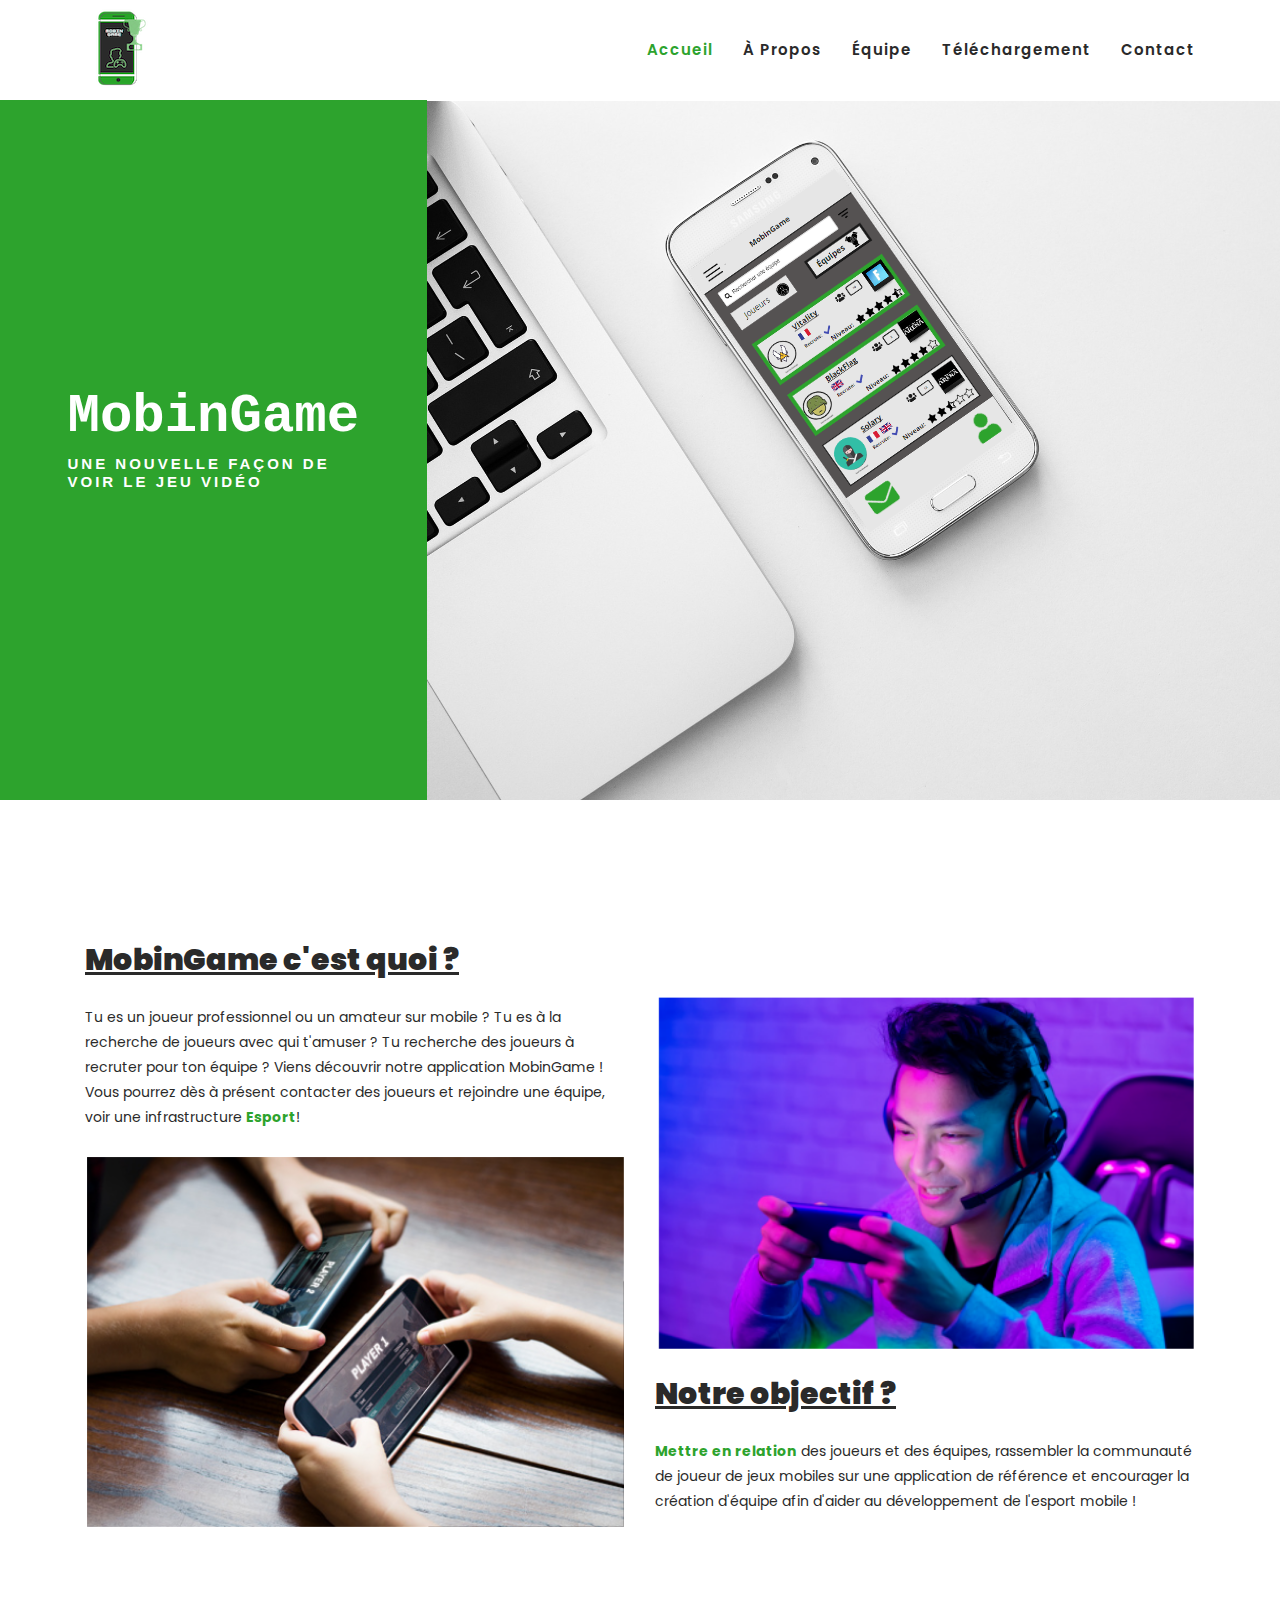
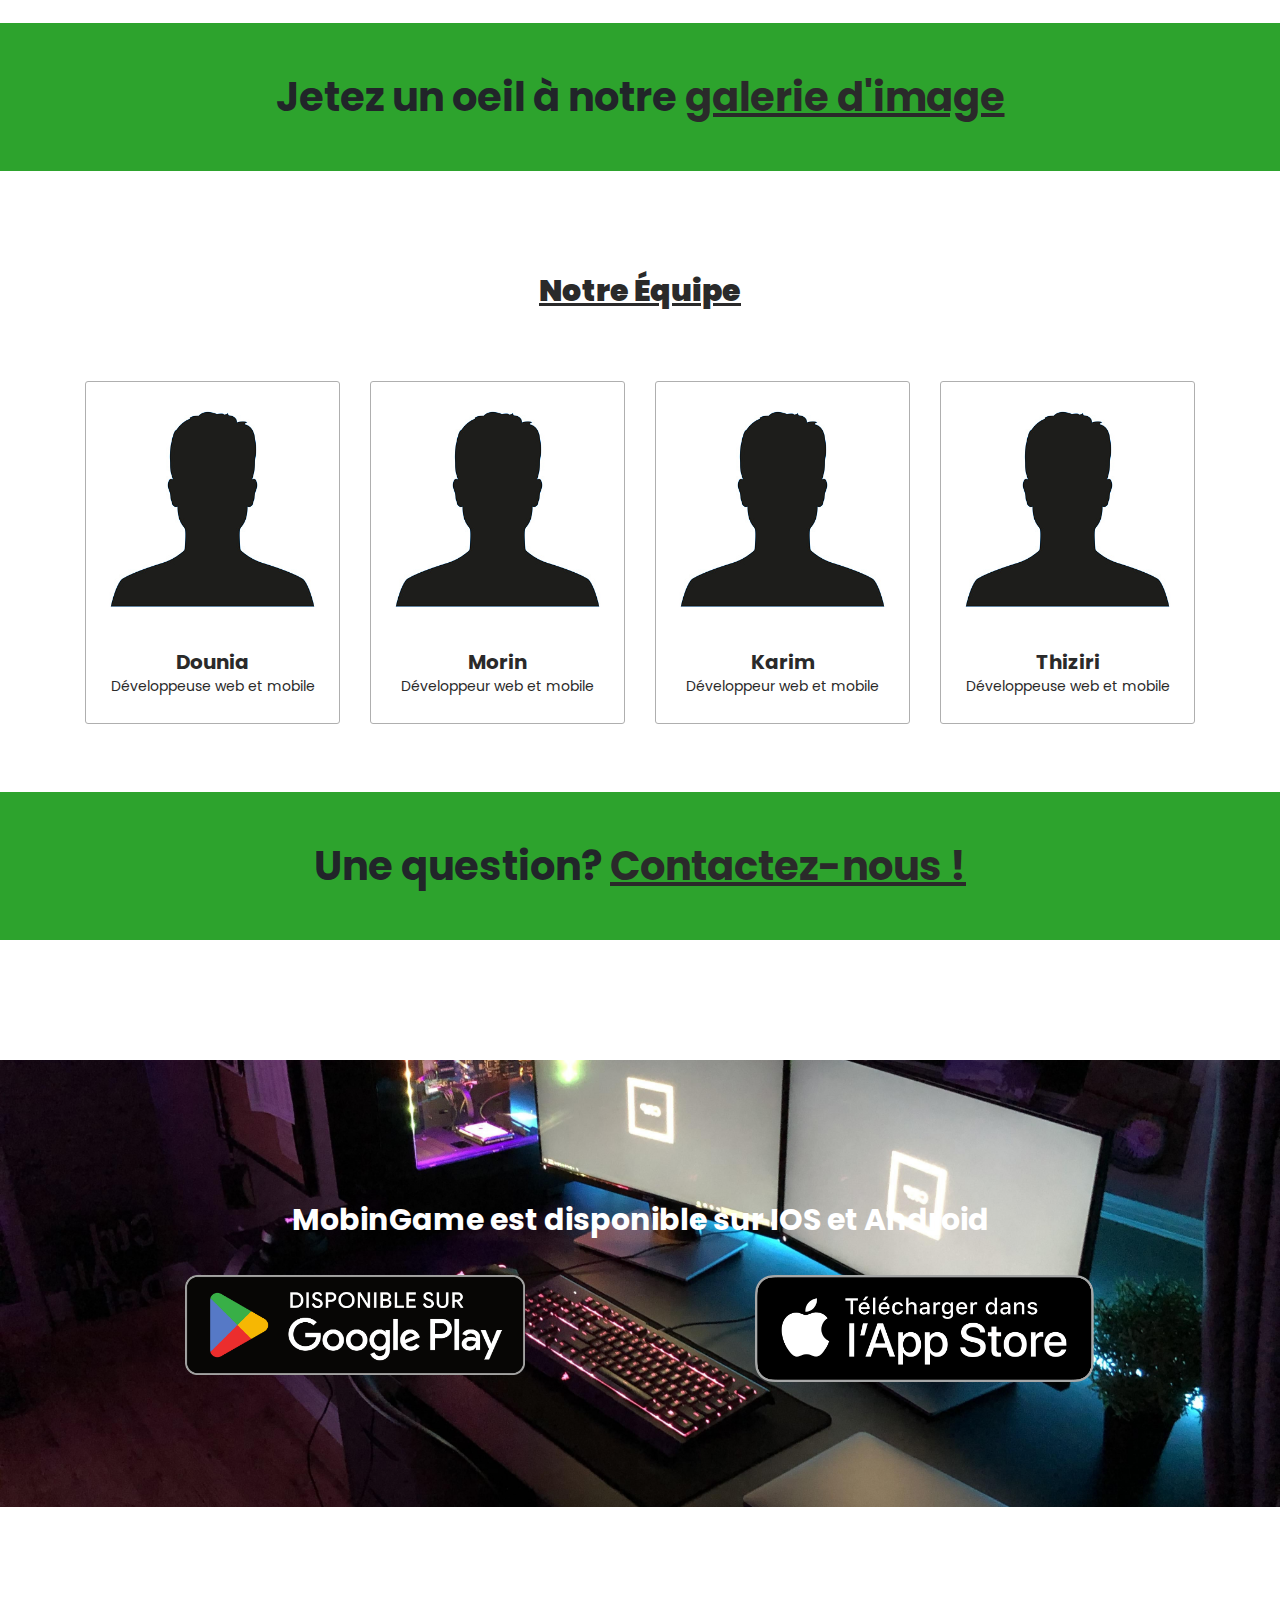
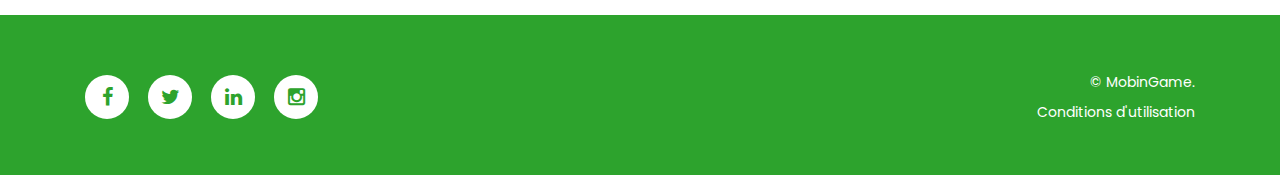
==== commit 25e0388e: "fix hover" ====
--- a/index.html
+++ b/index.html
@@ -116,7 +116,7 @@
                         <div class="section-heading">
                             <h2 class="underline">MobinGame c'est quoi ?</h2>
                         </div>
-                        <p>Tu es un joueur professionnel ou un amateur sur mobile ? Tu es à la recherche de joueurs avec qui t'amuser ? Tu recherche des joueurs à recruter pour ton équipe ? Viens découvrir notre application MobinGame ! Vous pourrez dès à présent contacter des joueurs et rejoindre une équipe, voir une infrastructure <a href="competition.html" class="a-style"><b><u>Esport</u></b></a>!</p>
+                        <p>Tu es un joueur professionnel ou un amateur sur mobile ? Tu es à la recherche de joueurs avec qui t'amuser ? Tu recherche des joueurs à recruter pour ton équipe ? Viens découvrir notre application MobinGame ! Vous pourrez dès à présent contacter des joueurs et rejoindre une équipe, voir une infrastructure <span class="underlineHover"><a href="competition.html" class="a-style"><b>Esport</b></a></span>!</p>
                         <img src="assets/images/FaceAFacepng.png" alt="">
                     </div>
                 </div>
@@ -130,7 +130,7 @@
                             <div class="section-heading">
                                 <h2 class="underline">Notre objectif ?</h2>
                             </div>
-                            <p><a href="relation.html" class="a-style"><b><u>Mettre en relation</u></b></a> des joueurs et des équipes, rassembler la communauté de joueur de jeux mobiles sur une application de référence et encourager la création d'équipe afin d'aider au développement de l'esport mobile !</p>    
+                            <p><span class="underlineHover"><a href="relation.html" class="a-style"><b>Mettre en relation</b></a></span> des joueurs et des équipes, rassembler la communauté de joueur de jeux mobiles sur une application de référence et encourager la création d'équipe afin d'aider au développement de l'esport mobile !</p>    
                         </div>
                     </div>
                 </div>
--- a/assets/css/style.css
+++ b/assets/css/style.css
@@ -36,6 +36,7 @@
 
 .a-style:hover{
   color: #2DA32D;
+  text-decoration: underline;
 }
 
 .a-style2{
@@ -73,4 +74,8 @@
 
 .f-green{
   color: #2DA32D;
+}
+
+.underlineHover:hover{
+  text-decoration: underline;
 }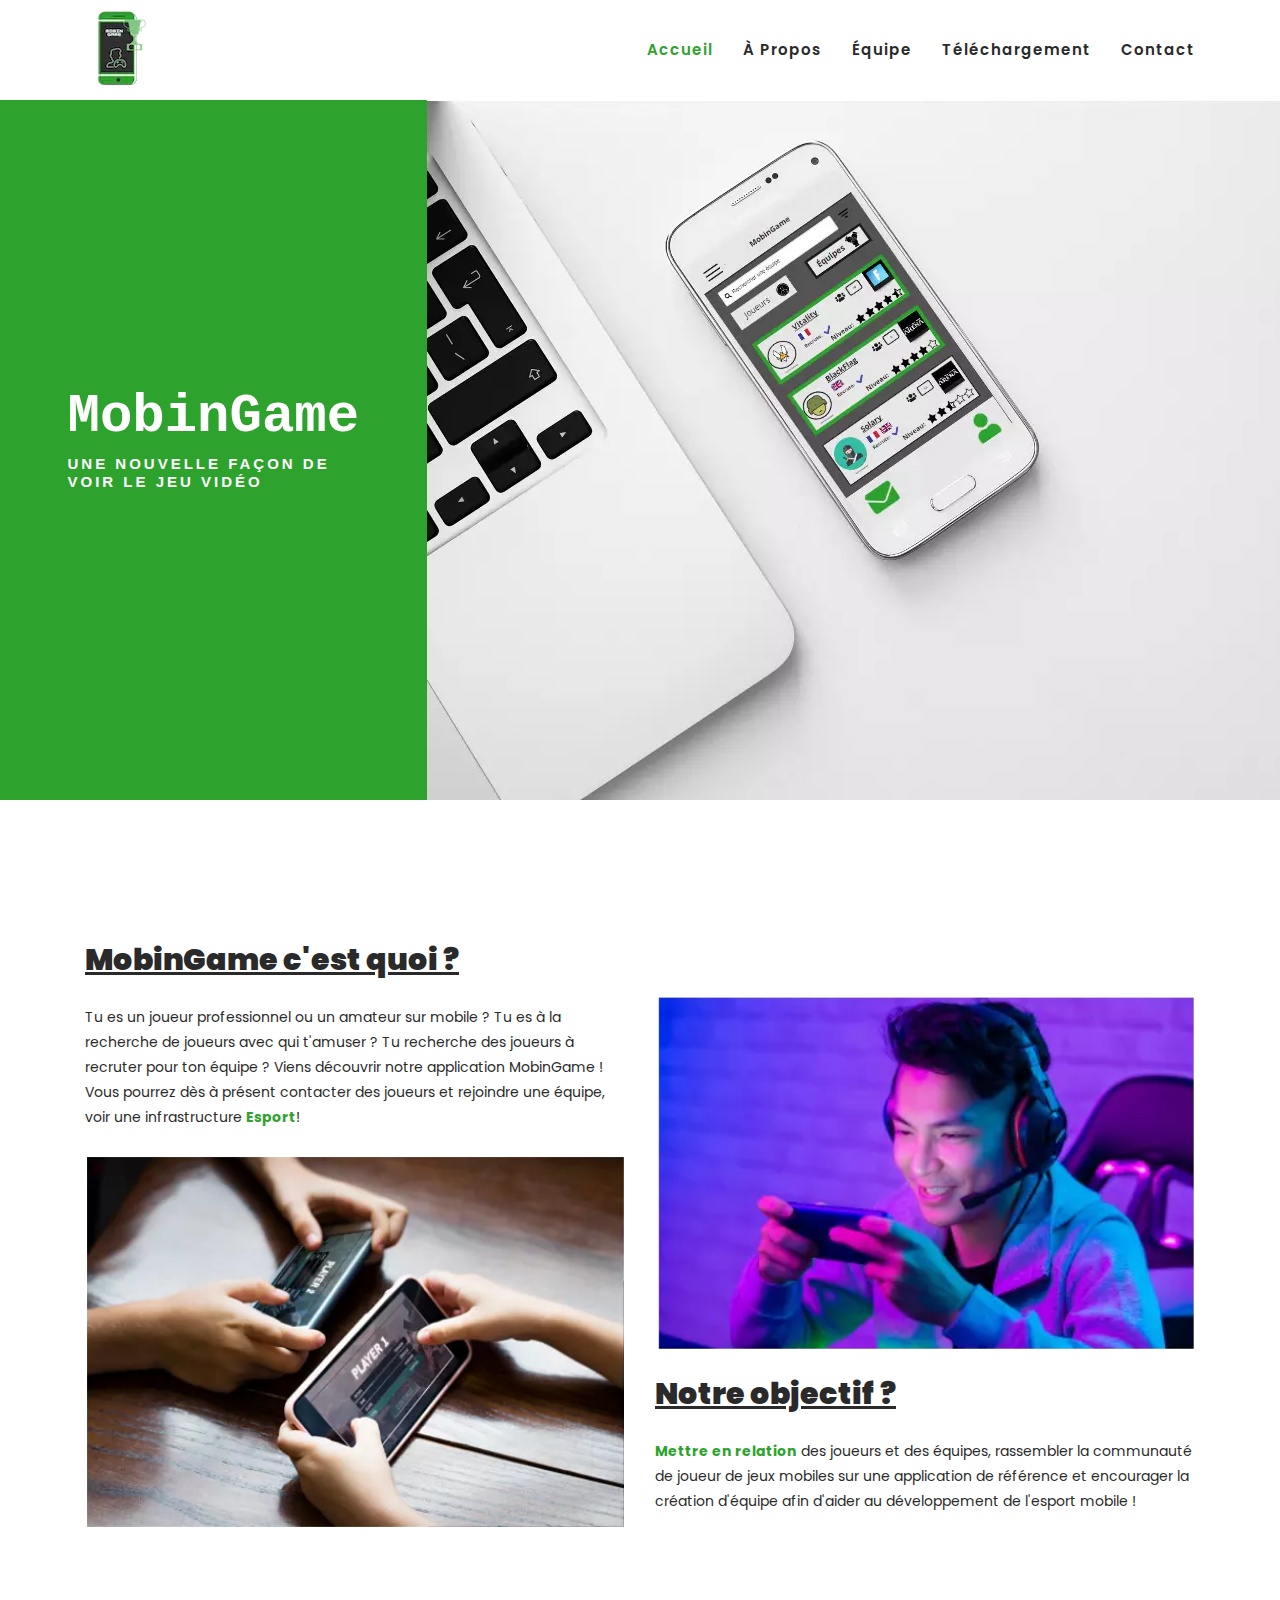
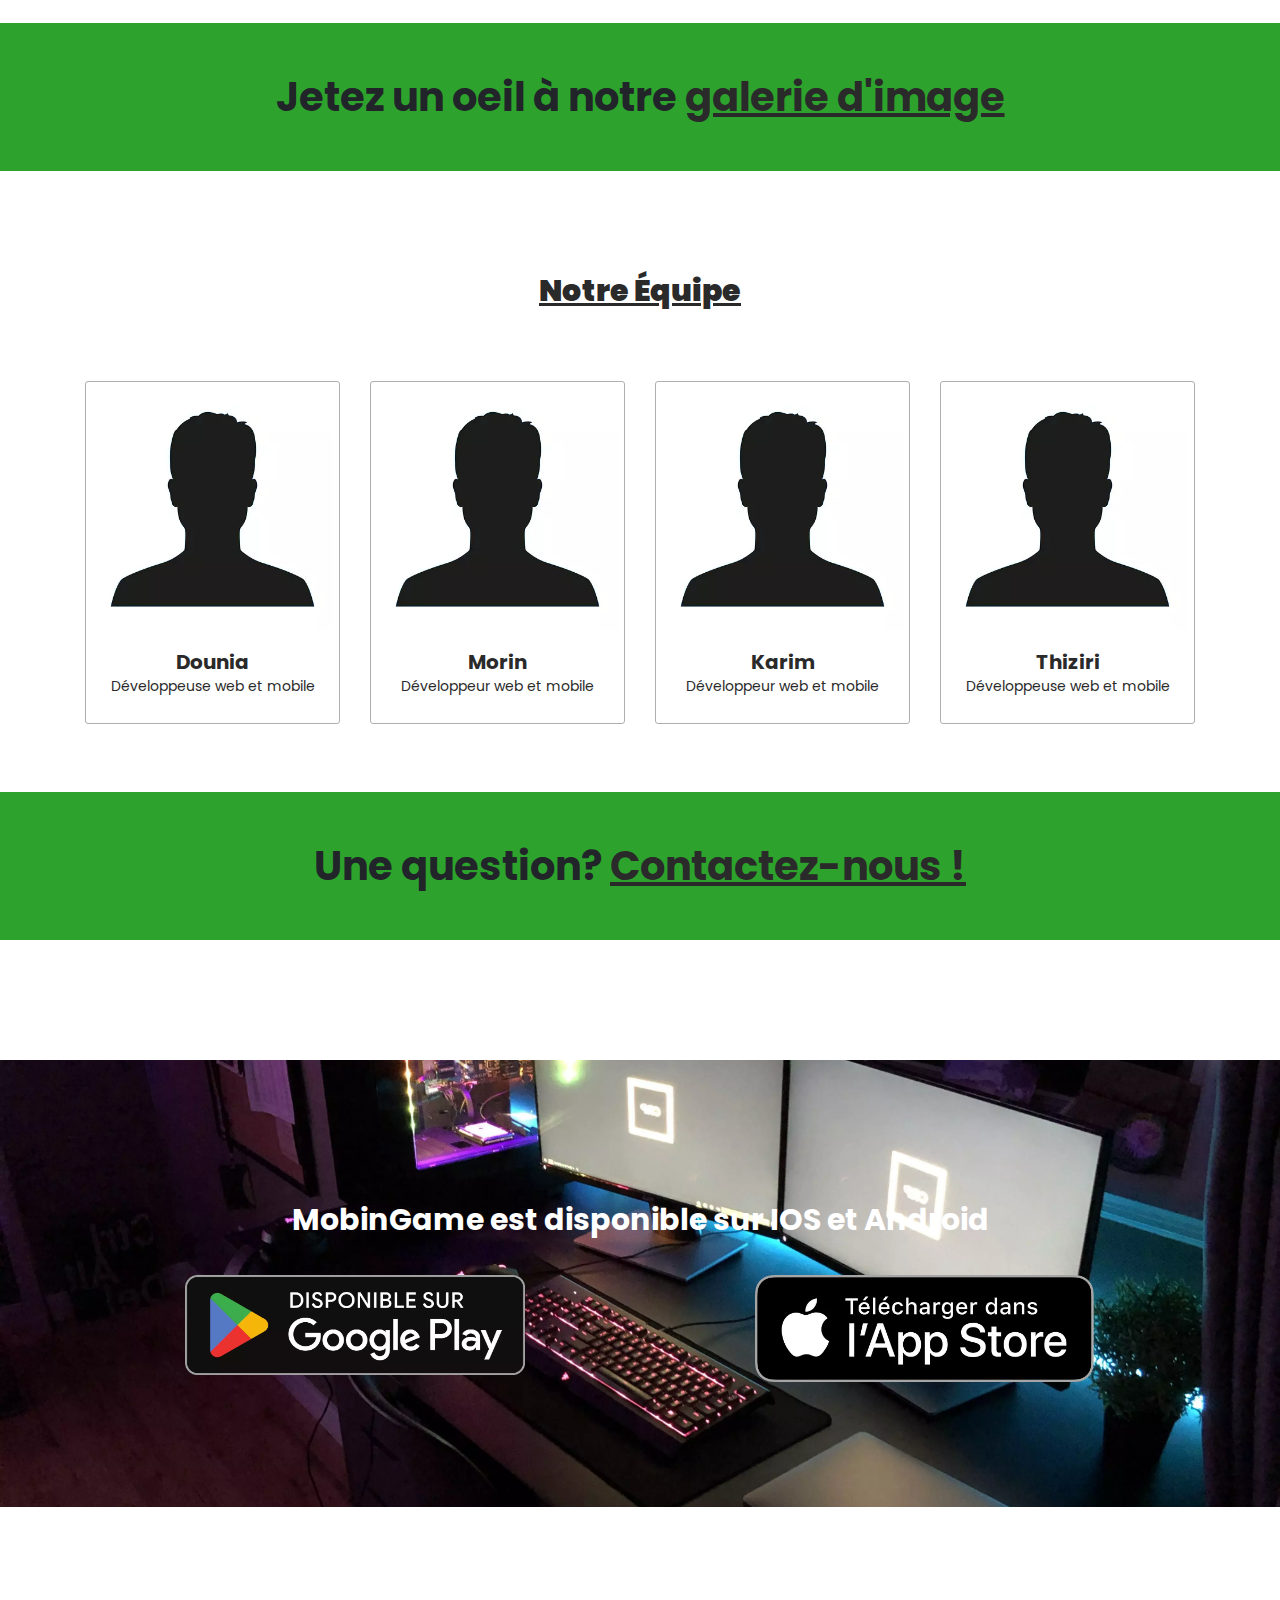
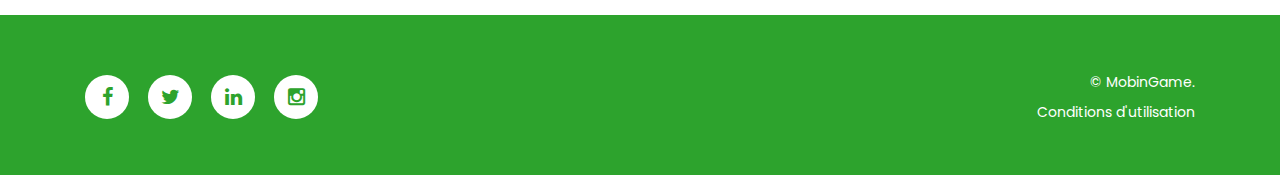
==== commit ec7616c8: "change img to webp" ====
--- a/index.html
+++ b/index.html
@@ -6,8 +6,7 @@
     <meta charset="utf-8">
     <meta name="viewport" content="width=device-width, initial-scale=1, shrink-to-fit=no">
     <meta name="description" content="MobinGame met en relation des joueurs et des équipes de jeux mobiles dans le but de rassembler la communauté sur une application de référence et encourager la création d'équipe afin d'aider au développement de l'esport mobile.">
-    <meta name="author" content="">
-    <link rel="shortcut icon" href="assets/images/Logo.png" type="image/x-icon">
+    <link rel="shortcut icon" href="assets/images/Logo.webp" type="image/x-icon">
     <link href="https://fonts.googleapis.com/css?family=Poppins:100,200,300,400,500,600,700,800,900&display=swap" rel="stylesheet">
     <link href="https://fonts.googleapis.com/css2?family=Dancing+Script:wght@400;500;600;700&display=swap" rel="stylesheet">
 
@@ -54,7 +53,7 @@
                     <nav class="main-nav">
                         <!-- ***** Logo Start ***** -->
                         <a href="https://mobingame.netlify.app/" class="logo">
-                            <img src="assets/images/Logo.png">
+                            <img src="assets/images/Logo.webp" alt="Logo MobinGame">
                         </a>
                         <!-- ***** Logo End ***** -->
                         <!-- ***** Menu Start ***** -->
@@ -96,7 +95,7 @@
                           <!-- Item -->
                           <div class="item">
                             <div class="img-fill">
-                                <img src="assets/images/Presentation.png" alt="">
+                                <img src="assets/images/Presentation.webp" alt="Image d'accueil">
                             </div>
                           </div>
                         </div>
@@ -117,7 +116,7 @@
                             <h2 class="underline">MobinGame c'est quoi ?</h2>
                         </div>
                         <p>Tu es un joueur professionnel ou un amateur sur mobile ? Tu es à la recherche de joueurs avec qui t'amuser ? Tu recherche des joueurs à recruter pour ton équipe ? Viens découvrir notre application MobinGame ! Vous pourrez dès à présent contacter des joueurs et rejoindre une équipe, voir une infrastructure <span class="underlineHover"><a href="competition.html" class="a-style"><b>Esport</b></a></span>!</p>
-                        <img src="assets/images/FaceAFacepng.png" alt="">
+                        <img src="assets/images/FaceAFacepng.webp" alt="Deux joueurs jouant à un jeu mobile">
                     </div>
                 </div>
                 <div class="col-lg-6 col-md-6 col-xs-12">
@@ -126,7 +125,7 @@
                             <p>  &emsp;   </p>
                             <p>  &emsp;   </p>
                             <p>  &emsp;   </p>
-                            <img src="assets/images/Player.png" alt="">
+                            <img src="assets/images/Player.webp" alt="Un joueur jouant à un jeu mobile">
                             <div class="section-heading">
                                 <h2 class="underline">Notre objectif ?</h2>
                             </div>
@@ -163,7 +162,7 @@
                             <ul class="social-icons">
                                 <li><a href="https://www.linkedin.com"><i class="fa fa-linkedin"></i></a></li>
                             </ul>
-                            <img src="assets/images/profilAvatar.jpg" alt="Chef #3">
+                            <img src="assets/images/profilAvatar.webp" alt="Profil d'un membre de l'equipe">
                         </div>
                         <div class="down-content">
                             <h4>Dounia</h4>
@@ -178,7 +177,7 @@
                             <ul class="social-icons">
                                 <li><a href="https://www.linkedin.com"><i class="fa fa-linkedin"></i></a></li>
                             </ul>
-                            <img src="assets/images/profilAvatar.jpg" alt="Chef #2">
+                            <img src="assets/images/profilAvatar.webp" alt="Profil d'un membre de l'equipe">
                         </div>
                         <div class="down-content">
                             <h4>Morin</h4>
@@ -193,7 +192,7 @@
                             <ul class="social-icons">
                                 <li><a href="https://www.linkedin.com"><i class="fa fa-linkedin"></i></a></li>
                             </ul>
-                            <img src="assets/images/profilAvatar.jpg" alt="Chef #3">
+                            <img src="assets/images/profilAvatar.webp" alt="Profil d'un membre de l'equipe">
                         </div>
                         <div class="down-content">
                             <h4>Karim</h4>
@@ -208,7 +207,7 @@
                             <ul class="social-icons">
                                 <li><a href="https://www.linkedin.com"><i class="fa fa-linkedin"></i></a></li>
                             </ul>
-                            <img src="assets/images/profilAvatar.jpg" alt="Chef #3">
+                            <img src="assets/images/profilAvatar.webp" alt="Profil d'un membre de l'equipe">
                         </div>
                         <div class="down-content">
                             <h4>Thiziri</h4>
@@ -241,7 +240,7 @@
                             <div class="col-lg-4 mx-auto">
                                 <div>
                                     <a href="https://play.google.com/store/games?hl=fr">
-                                        <img src="assets/images/googleplay.png" alt="" class="img-thumbnail">
+                                        <img src="assets/images/googleplay.webp" alt="Télécharger sur Google Play" class="img-thumbnail">
                                     </a>
                                     <span></span>
                                 </div>
@@ -249,7 +248,7 @@
                             <div class="col-lg-4 mx-auto">
                                 <div>
                                     <a href="https://www.apple.com/fr/app-store/">
-                                        <img src="assets/images/appstore.png" alt="" class="img-thumbnail">
+                                        <img src="assets/images/appstore.webp" alt="Télécharger sur App Store" class="img-thumbnail">
                                     </a>
                                     <span></span>
                                 </div>
--- a/assets/css/templatemo-klassy-cafe.css
+++ b/assets/css/templatemo-klassy-cafe.css
@@ -1208,7 +1208,7 @@
 #telechargement {
   margin-top: 120px;
   padding: 120px 0px;
-  background-image: url(../images/fond.jpg);
+  background-image: url(../images/fond.webp);
   background-position: center center;
   background-repeat: no-repeat;
   background-size: cover;
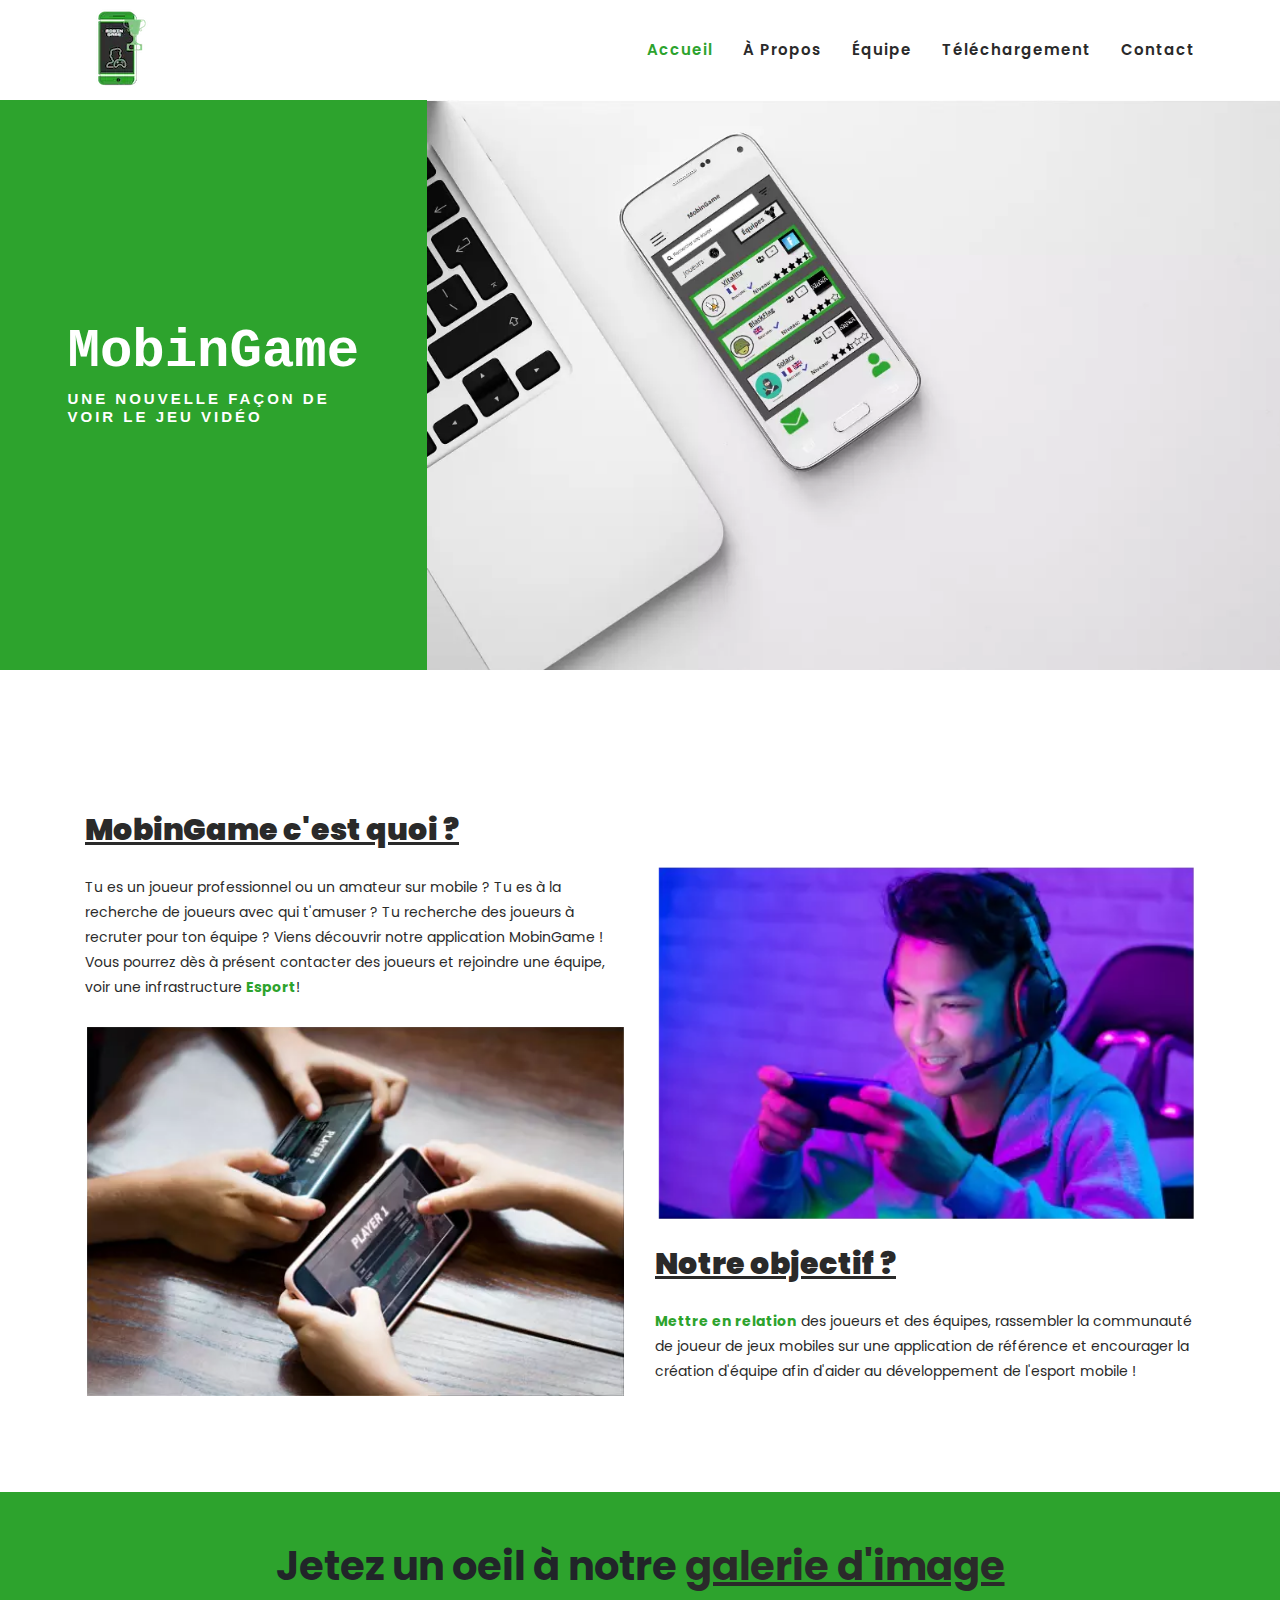
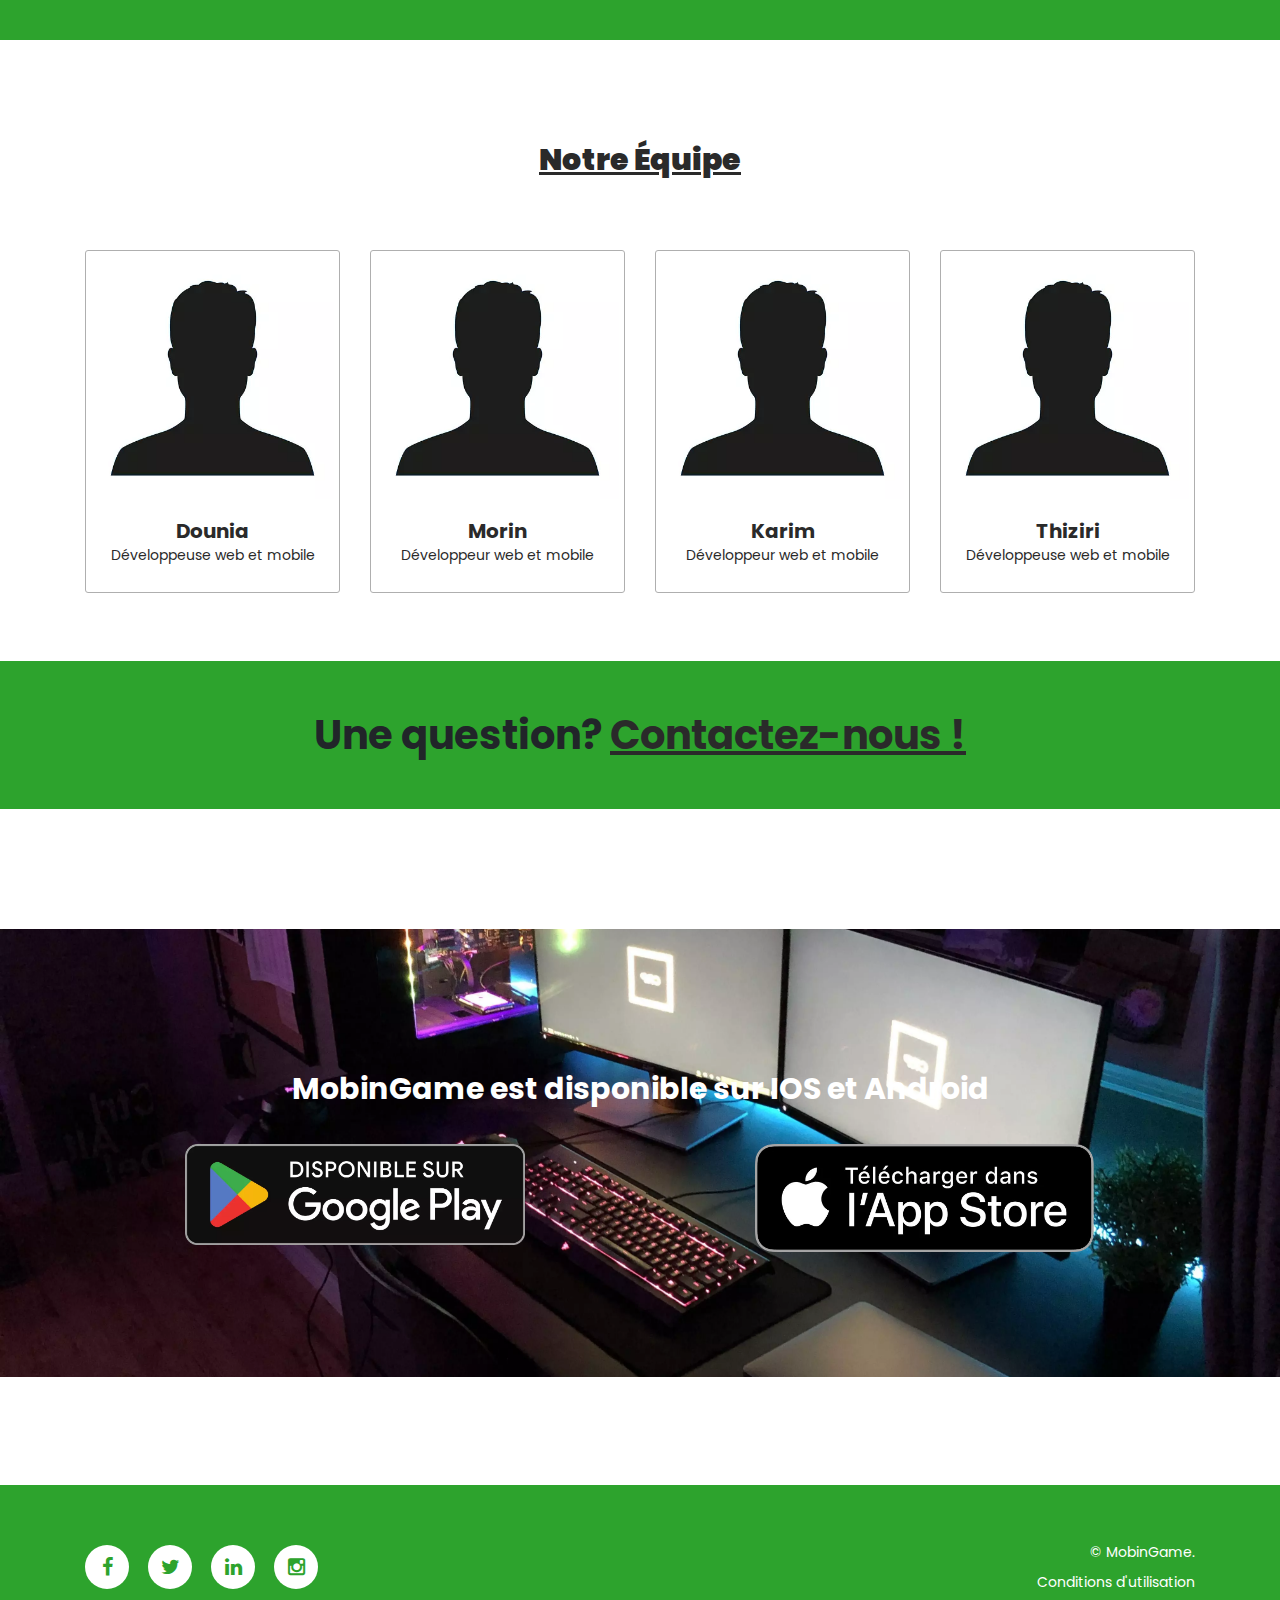
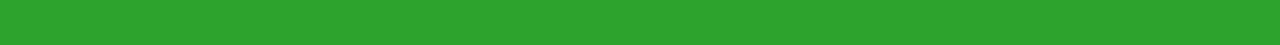
==== commit 46395c00: "optimisation temps de chargement" ====
--- a/index.html
+++ b/index.html
@@ -53,7 +53,7 @@
                     <nav class="main-nav">
                         <!-- ***** Logo Start ***** -->
                         <a href="https://mobingame.netlify.app/" class="logo">
-                            <img src="assets/images/Logo.webp" alt="Logo MobinGame">
+                            <img src="assets/images/Logo.webp" alt="Logo MobinGame" class="w-h-100">
                         </a>
                         <!-- ***** Logo End ***** -->
                         <!-- ***** Menu Start ***** -->
@@ -64,7 +64,7 @@
                             <li class="scroll-to-section"><a href="#telechargement">Téléchargement</a></li> 
                             <li class="scroll-to-section"><a href="contact.html">Contact</a></li> 
                         </ul>        
-                        <a class='menu-trigger'>
+                        <a class='menu-trigger' href="https://mobingame.netlify.app/">
                             <span>Menu</span>
                         </a>
                         <!-- ***** Menu End ***** -->
@@ -95,7 +95,7 @@
                           <!-- Item -->
                           <div class="item">
                             <div class="img-fill">
-                                <img src="assets/images/Presentation.webp" alt="Image d'accueil">
+                                <img src="assets/images/Presentation.webp" alt="Image d'accueil" class="w-h-100">
                             </div>
                           </div>
                         </div>
@@ -116,7 +116,7 @@
                             <h2 class="underline">MobinGame c'est quoi ?</h2>
                         </div>
                         <p>Tu es un joueur professionnel ou un amateur sur mobile ? Tu es à la recherche de joueurs avec qui t'amuser ? Tu recherche des joueurs à recruter pour ton équipe ? Viens découvrir notre application MobinGame ! Vous pourrez dès à présent contacter des joueurs et rejoindre une équipe, voir une infrastructure <span class="underlineHover"><a href="competition.html" class="a-style"><b>Esport</b></a></span>!</p>
-                        <img src="assets/images/FaceAFacepng.webp" alt="Deux joueurs jouant à un jeu mobile">
+                        <img src="assets/images/FaceAFacepng.webp" alt="Deux joueurs jouant à un jeu mobile" class="w-h-100">
                     </div>
                 </div>
                 <div class="col-lg-6 col-md-6 col-xs-12">
@@ -125,7 +125,7 @@
                             <p>  &emsp;   </p>
                             <p>  &emsp;   </p>
                             <p>  &emsp;   </p>
-                            <img src="assets/images/Player.webp" alt="Un joueur jouant à un jeu mobile">
+                            <img src="assets/images/Player.webp" alt="Un joueur jouant à un jeu mobile" class="w-h-100">
                             <div class="section-heading">
                                 <h2 class="underline">Notre objectif ?</h2>
                             </div>
@@ -162,7 +162,7 @@
                             <ul class="social-icons">
                                 <li><a href="https://www.linkedin.com"><i class="fa fa-linkedin"></i></a></li>
                             </ul>
-                            <img src="assets/images/profilAvatar.webp" alt="Profil d'un membre de l'equipe">
+                            <img src="assets/images/profilAvatar.webp" alt="Profil d'un membre de l'equipe" class="w-h-100">
                         </div>
                         <div class="down-content">
                             <h4>Dounia</h4>
@@ -177,7 +177,7 @@
                             <ul class="social-icons">
                                 <li><a href="https://www.linkedin.com"><i class="fa fa-linkedin"></i></a></li>
                             </ul>
-                            <img src="assets/images/profilAvatar.webp" alt="Profil d'un membre de l'equipe">
+                            <img src="assets/images/profilAvatar.webp" alt="Profil d'un membre de l'equipe" class="w-h-100">
                         </div>
                         <div class="down-content">
                             <h4>Morin</h4>
@@ -192,7 +192,7 @@
                             <ul class="social-icons">
                                 <li><a href="https://www.linkedin.com"><i class="fa fa-linkedin"></i></a></li>
                             </ul>
-                            <img src="assets/images/profilAvatar.webp" alt="Profil d'un membre de l'equipe">
+                            <img src="assets/images/profilAvatar.webp" alt="Profil d'un membre de l'equipe" class="w-h-100">
                         </div>
                         <div class="down-content">
                             <h4>Karim</h4>
@@ -207,7 +207,7 @@
                             <ul class="social-icons">
                                 <li><a href="https://www.linkedin.com"><i class="fa fa-linkedin"></i></a></li>
                             </ul>
-                            <img src="assets/images/profilAvatar.webp" alt="Profil d'un membre de l'equipe">
+                            <img src="assets/images/profilAvatar.webp" alt="Profil d'un membre de l'equipe" class="w-h-100">
                         </div>
                         <div class="down-content">
                             <h4>Thiziri</h4>
@@ -240,7 +240,7 @@
                             <div class="col-lg-4 mx-auto">
                                 <div>
                                     <a href="https://play.google.com/store/games?hl=fr">
-                                        <img src="assets/images/googleplay.webp" alt="Télécharger sur Google Play" class="img-thumbnail">
+                                        <img src="assets/images/googleplay.webp" alt="Télécharger sur Google Play" class="img-thumbnail w-h-100">
                                     </a>
                                     <span></span>
                                 </div>
@@ -248,7 +248,7 @@
                             <div class="col-lg-4 mx-auto">
                                 <div>
                                     <a href="https://www.apple.com/fr/app-store/">
-                                        <img src="assets/images/appstore.webp" alt="Télécharger sur App Store" class="img-thumbnail">
+                                        <img src="assets/images/appstore.webp" alt="Télécharger sur App Store" class="img-thumbnail w-h-100">
                                     </a>
                                     <span></span>
                                 </div>
--- a/assets/css/style.css
+++ b/assets/css/style.css
@@ -10,7 +10,6 @@
 }
 
 .imgGalerie{
-  width: 100%;
   border: 3px solid #2DA32D;
   margin-bottom: 10px;
 }
@@ -64,18 +63,20 @@
   border: 3px solid #2DA32D;
 }
 
-.w-img-75{
-  width: 75%;
-}
-
-.w-img-100{
-  width: 100%;
-}
-
 .f-green{
   color: #2DA32D;
 }
 
 .underlineHover:hover{
   text-decoration: underline;
+}
+
+.w-h-img-75{
+  width: 75%;
+  height: 100%;
+}
+
+.w-h-100{
+  width: 100%;
+  height: 100%;
 }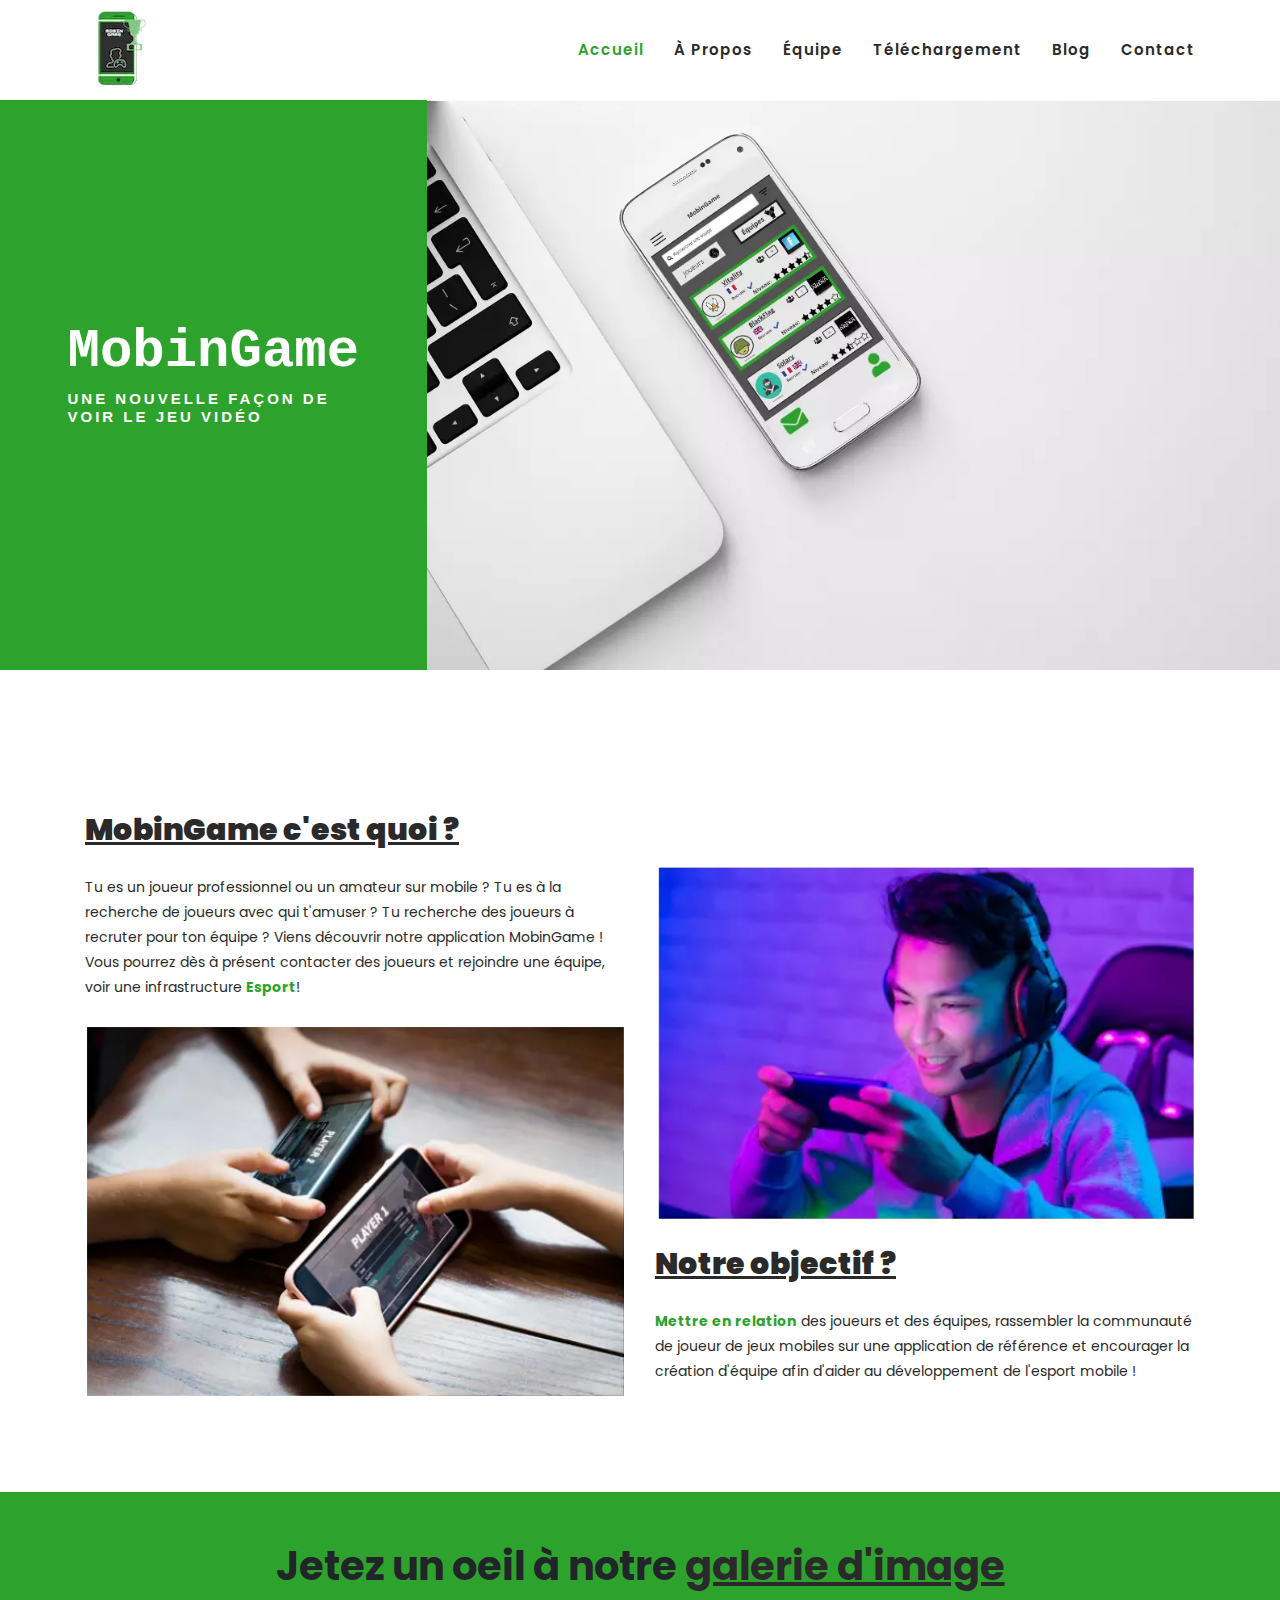
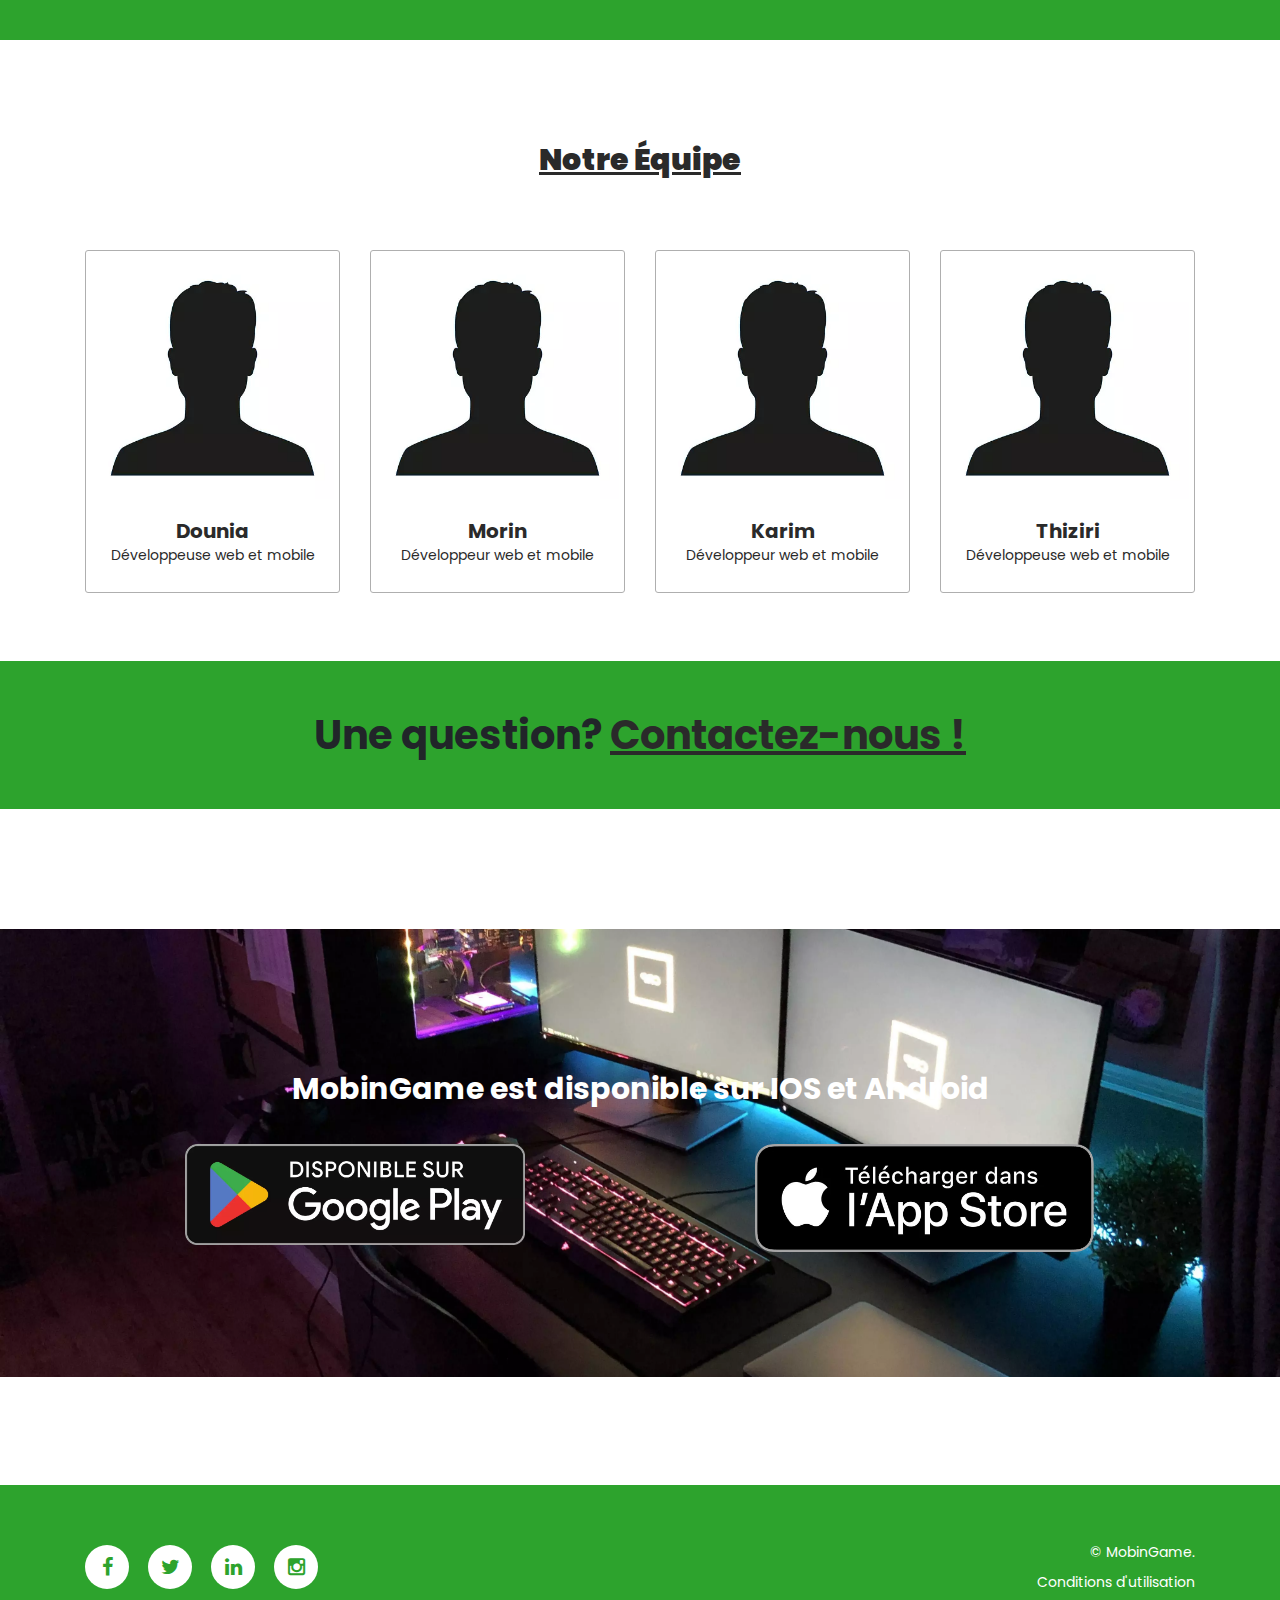
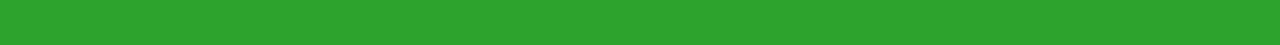
==== commit 369fc378: "added page blog + article" ====
--- a/index.html
+++ b/index.html
@@ -62,6 +62,7 @@
                             <li class="scroll-to-section"><a href="#about">À propos</a></li>
                             <li class="scroll-to-section"><a href="#equipe">Équipe</a></li> 
                             <li class="scroll-to-section"><a href="#telechargement">Téléchargement</a></li> 
+                            <li class="scroll-to-section"><a href="blog.html">Blog</a></li> 
                             <li class="scroll-to-section"><a href="contact.html">Contact</a></li> 
                         </ul>        
                         <a class='menu-trigger' href="https://mobingame.netlify.app/">
--- a/assets/css/style.css
+++ b/assets/css/style.css
@@ -79,4 +79,29 @@
 .w-h-100{
   width: 100%;
   height: 100%;
+}
+
+.ul-dot {
+  list-style: none;
+  font-size: 14px;
+
+}
+
+.ul-dot .li-dot::before {
+  content: "\2022";
+  color: #2DA32D;
+  font-weight: bold;
+  display: inline-block; 
+  width: 1em;
+  margin-left: -1em;
+}
+
+.btnLireBlog{
+  background-color: #2DA32D;
+  border-color: #2DA32D;
+}
+
+.btnLireBlog:hover{
+  background-color: #207520;
+  border-color: #207520;
 }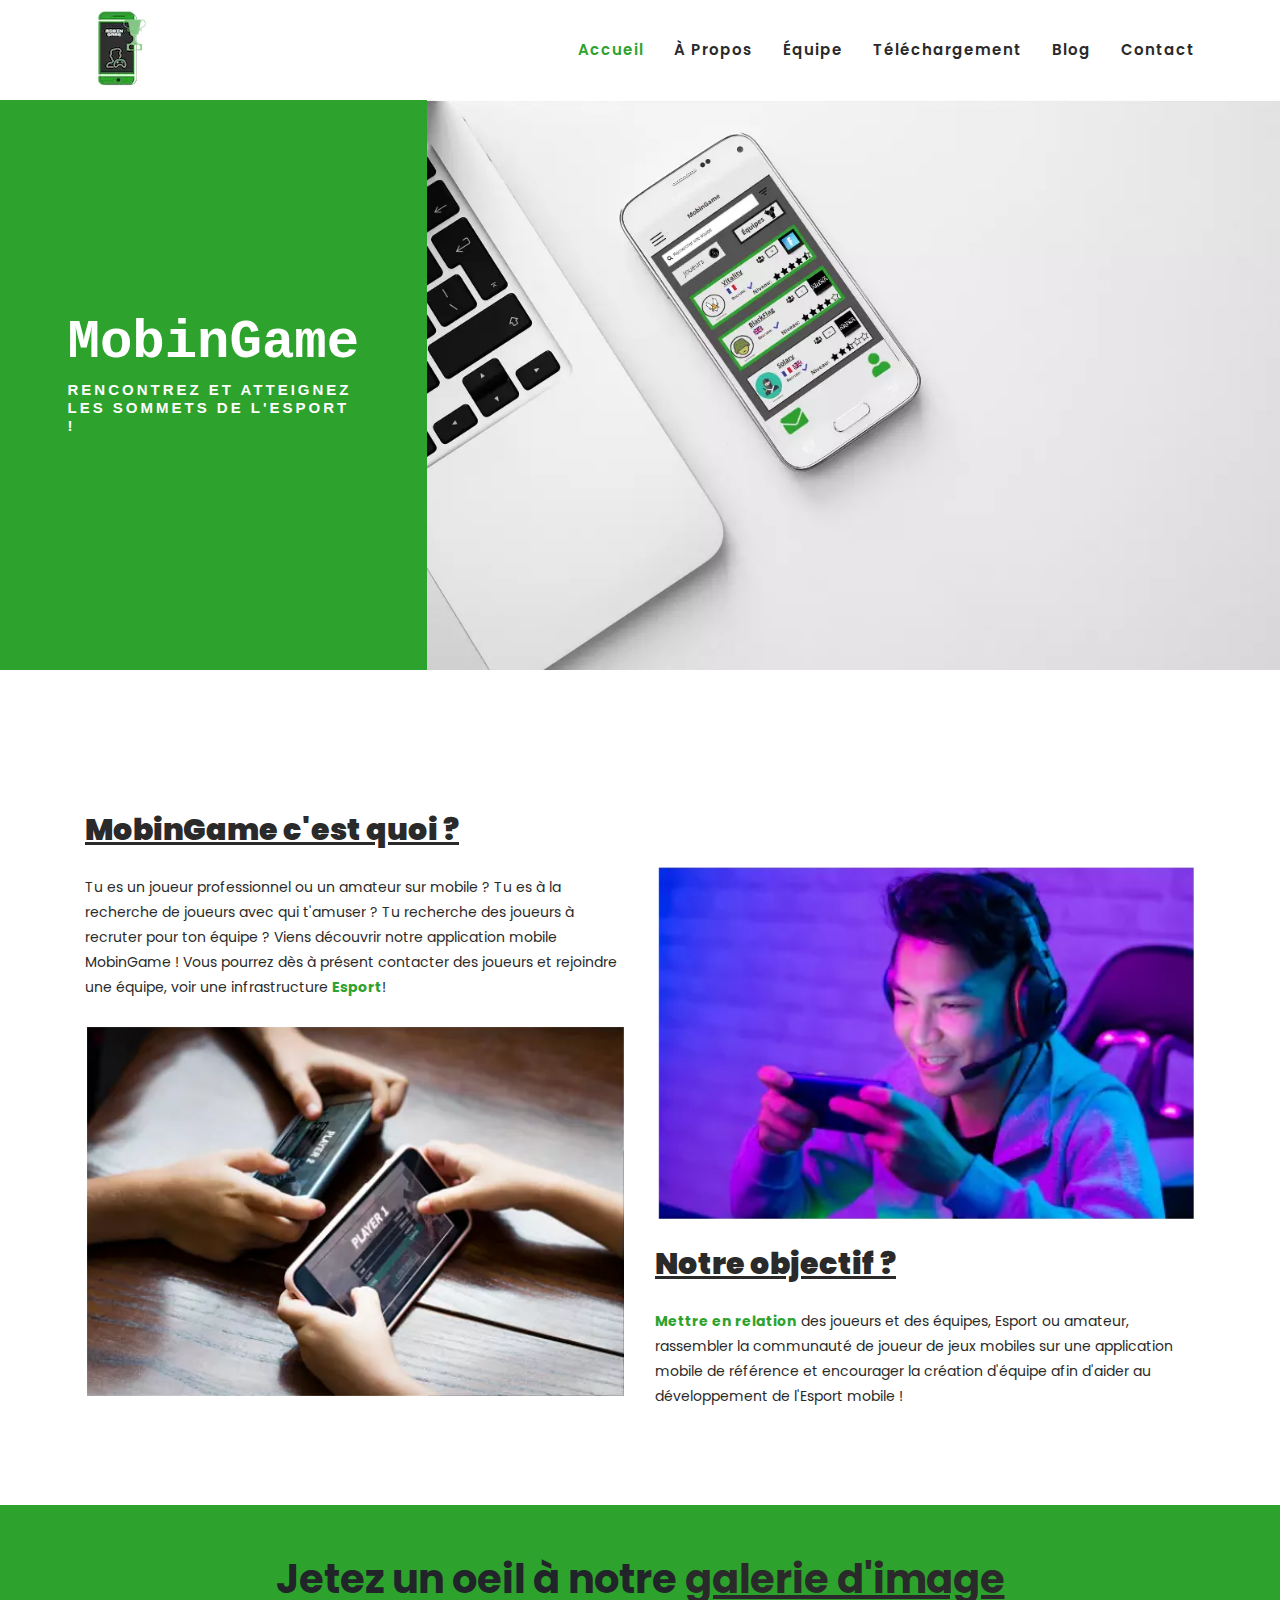
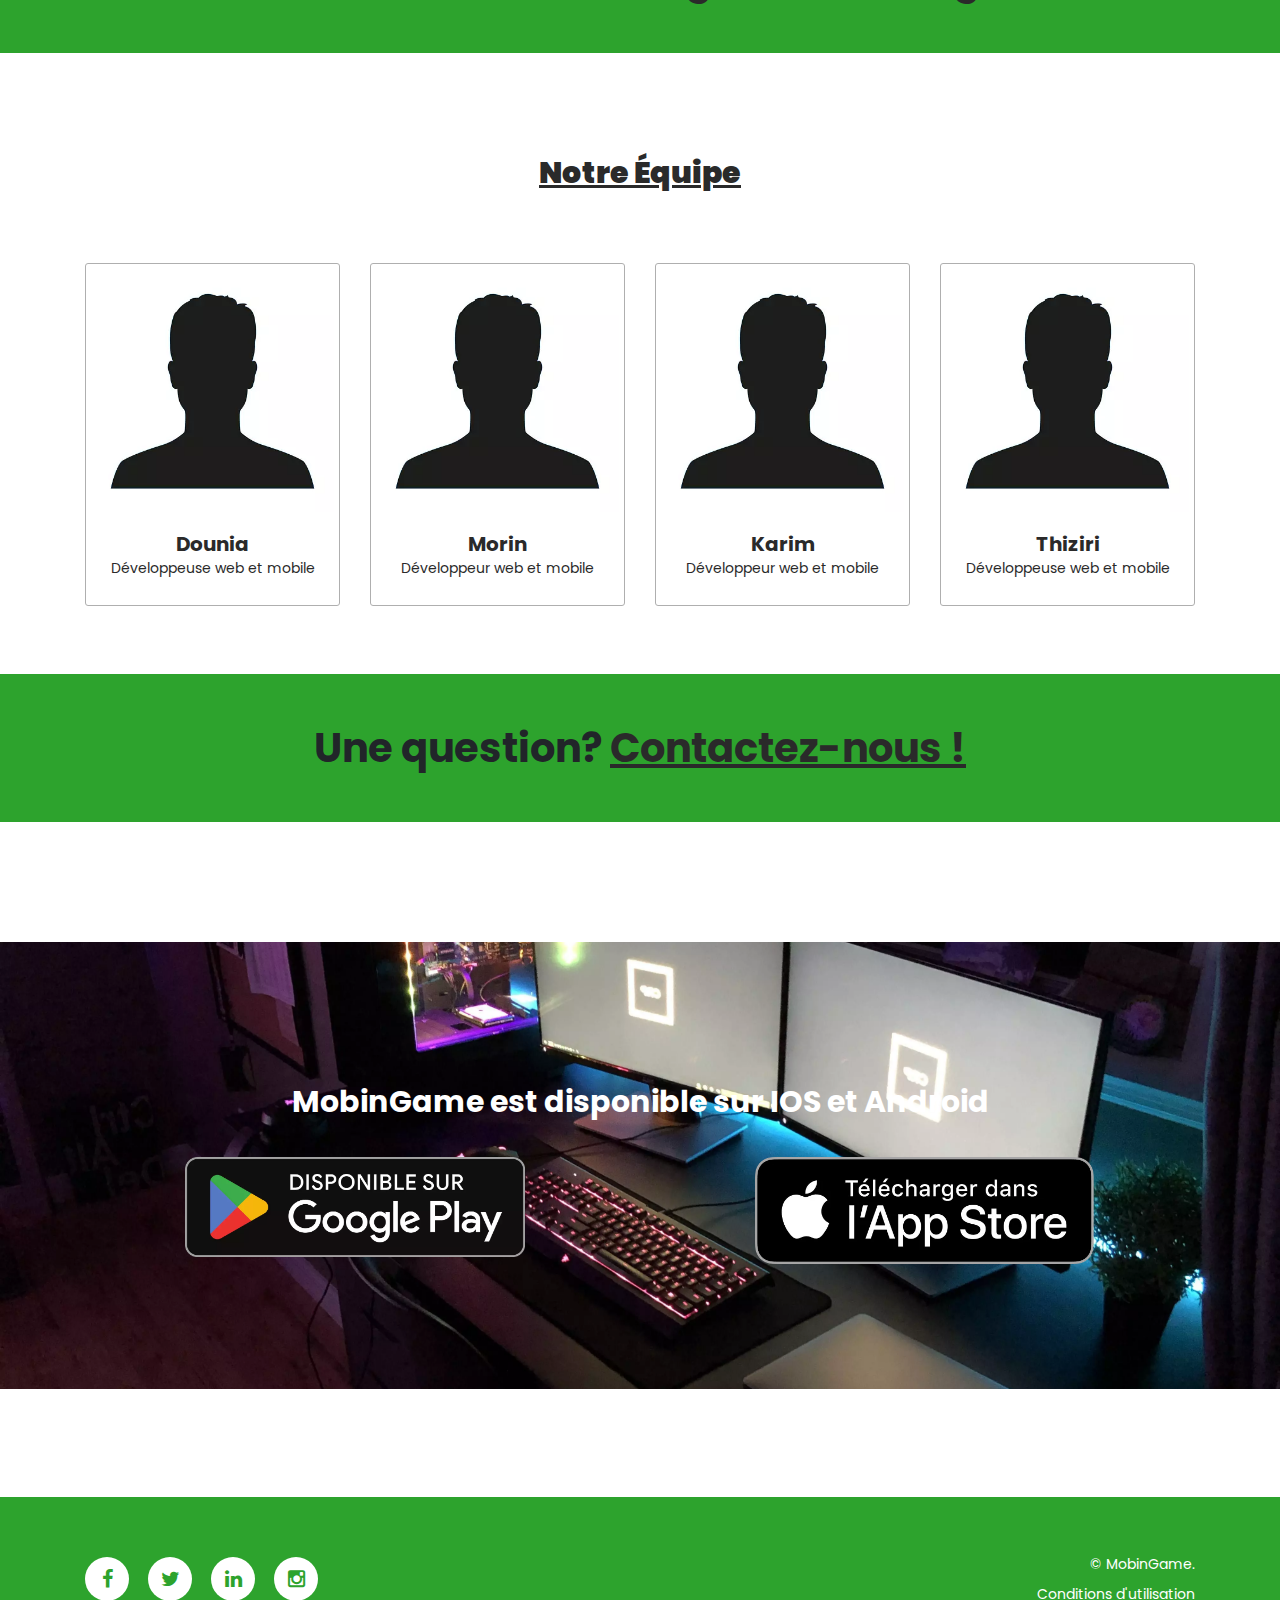
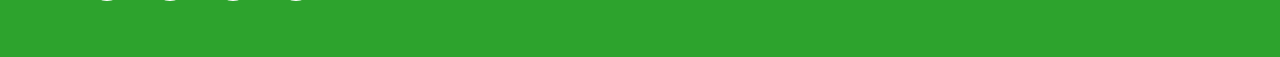
==== commit edd22f05: "added mots clé" ====
--- a/index.html
+++ b/index.html
@@ -65,7 +65,7 @@
                             <li class="scroll-to-section"><a href="blog.html">Blog</a></li> 
                             <li class="scroll-to-section"><a href="contact.html">Contact</a></li> 
                         </ul>        
-                        <a class='menu-trigger' href="https://mobingame.netlify.app/">
+                        <a class='menu-trigger' href="#">
                             <span>Menu</span>
                         </a>
                         <!-- ***** Menu End ***** -->
@@ -84,7 +84,7 @@
                     <div class="left-content">
                         <div class="inner-content">
                             <h4>MobinGame</h4>
-                            <h6>Une nouvelle façon de voir le jeu vidéo</h6>
+                            <h6>Rencontrez et atteignez les sommets de l'Esport !</h6>
                             <div class="main-white-button scroll-to-section">
                             </div>
                         </div>
@@ -116,7 +116,7 @@
                         <div class="section-heading">
                             <h2 class="underline">MobinGame c'est quoi ?</h2>
                         </div>
-                        <p>Tu es un joueur professionnel ou un amateur sur mobile ? Tu es à la recherche de joueurs avec qui t'amuser ? Tu recherche des joueurs à recruter pour ton équipe ? Viens découvrir notre application MobinGame ! Vous pourrez dès à présent contacter des joueurs et rejoindre une équipe, voir une infrastructure <span class="underlineHover"><a href="competition.html" class="a-style"><b>Esport</b></a></span>!</p>
+                        <p>Tu es un joueur professionnel ou un amateur sur mobile ? Tu es à la recherche de joueurs avec qui t'amuser ? Tu recherche des joueurs à recruter pour ton équipe ? Viens découvrir notre application mobile MobinGame ! Vous pourrez dès à présent contacter des joueurs et rejoindre une équipe, voir une infrastructure <span class="underlineHover"><a href="competition.html" class="a-style"><b>Esport</b></a></span>!</p>
                         <img src="assets/images/FaceAFacepng.webp" alt="Deux joueurs jouant à un jeu mobile" class="w-h-100">
                     </div>
                 </div>
@@ -130,7 +130,7 @@
                             <div class="section-heading">
                                 <h2 class="underline">Notre objectif ?</h2>
                             </div>
-                            <p><span class="underlineHover"><a href="relation.html" class="a-style"><b>Mettre en relation</b></a></span> des joueurs et des équipes, rassembler la communauté de joueur de jeux mobiles sur une application de référence et encourager la création d'équipe afin d'aider au développement de l'esport mobile !</p>    
+                            <p><span class="underlineHover"><a href="relation.html" class="a-style"><b>Mettre en relation</b></a></span> des joueurs et des équipes, Esport ou amateur, rassembler la communauté de joueur de jeux mobiles sur une application mobile de référence et encourager la création d'équipe afin d'aider au développement de l'Esport mobile !</p>    
                         </div>
                     </div>
                 </div>
